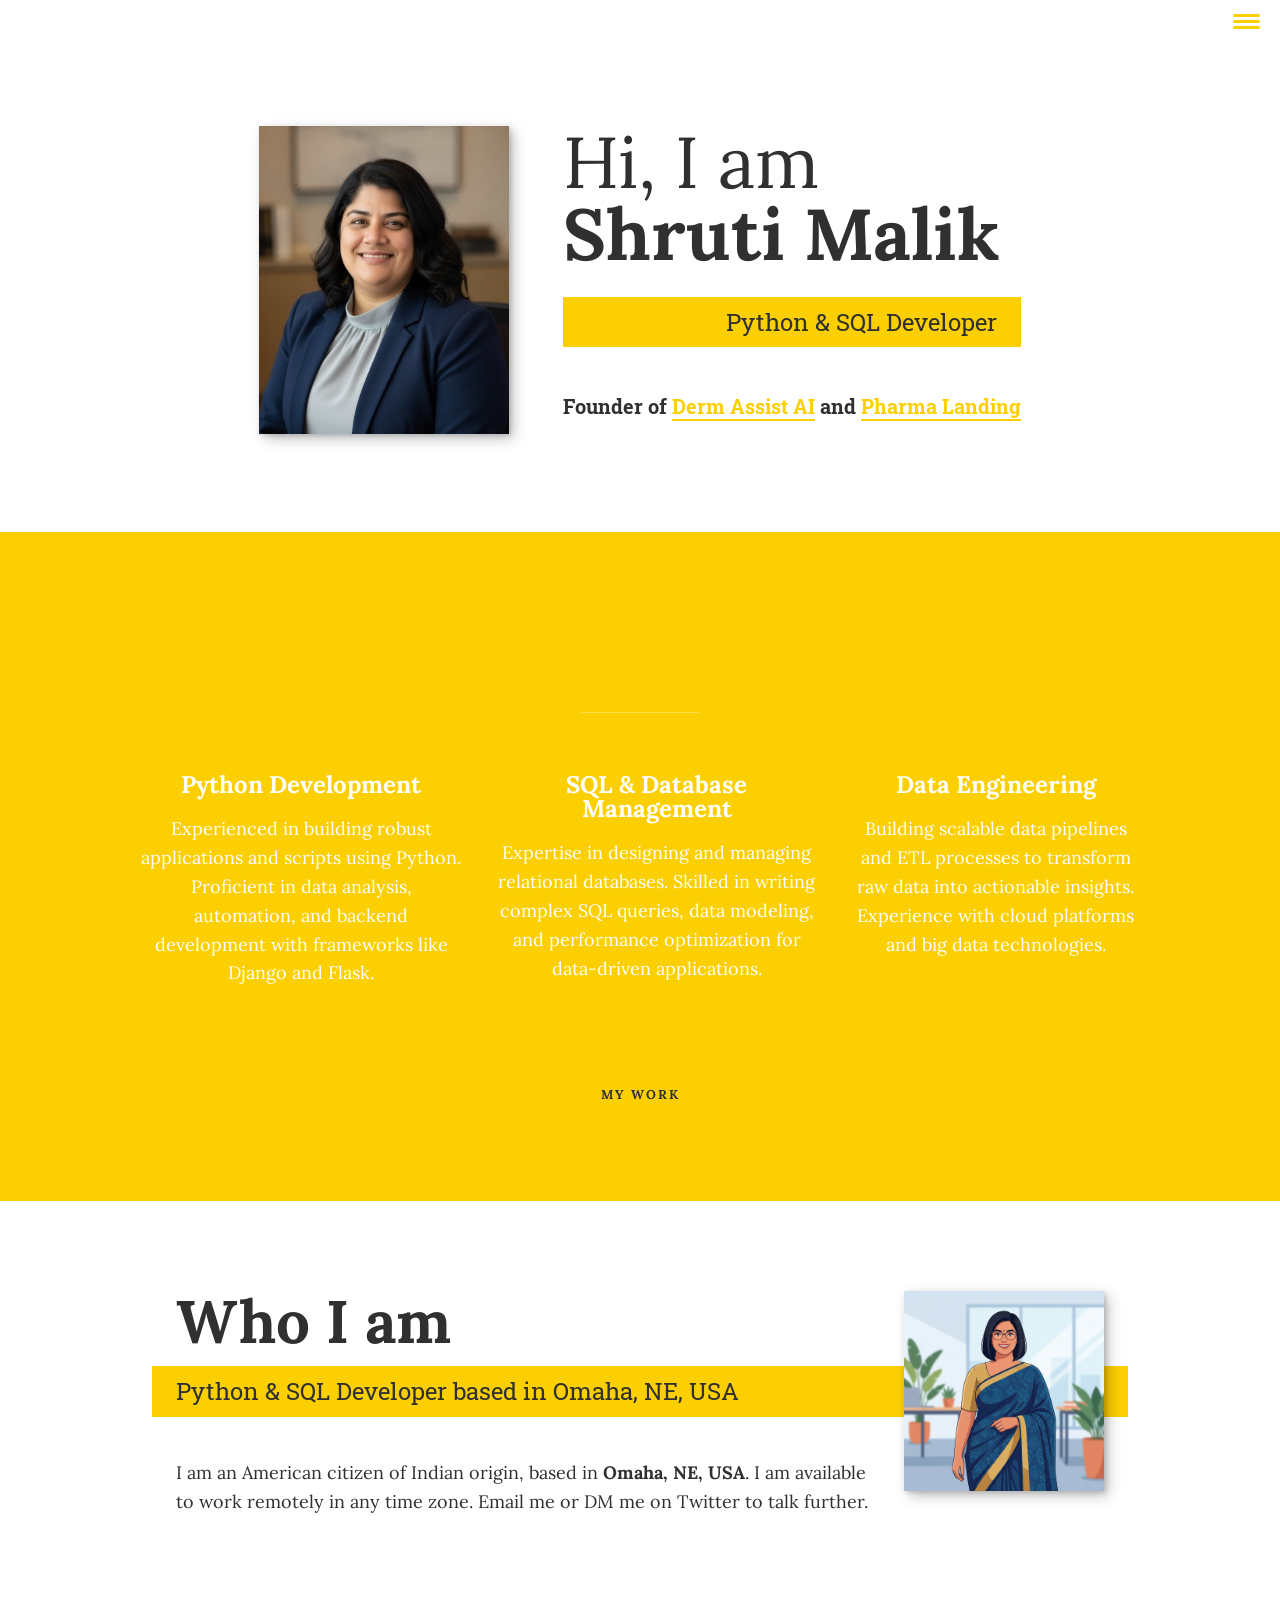
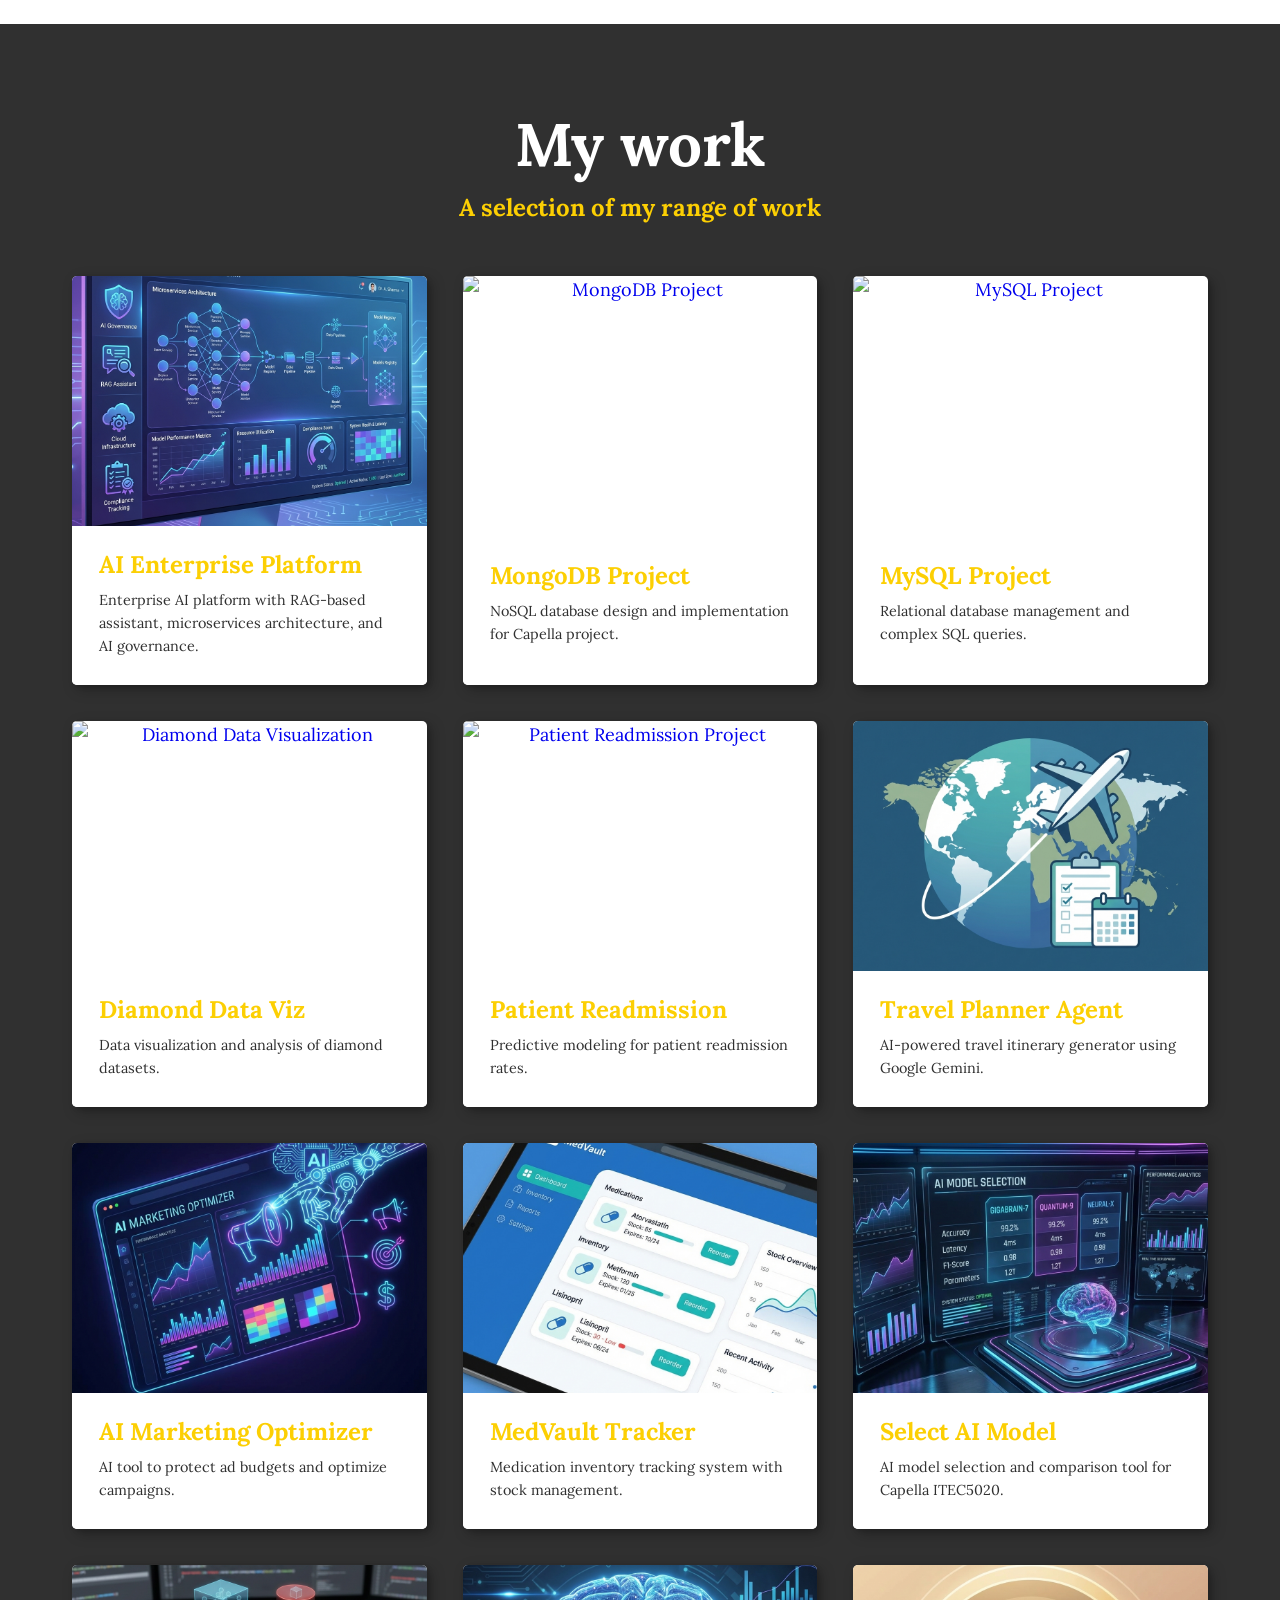
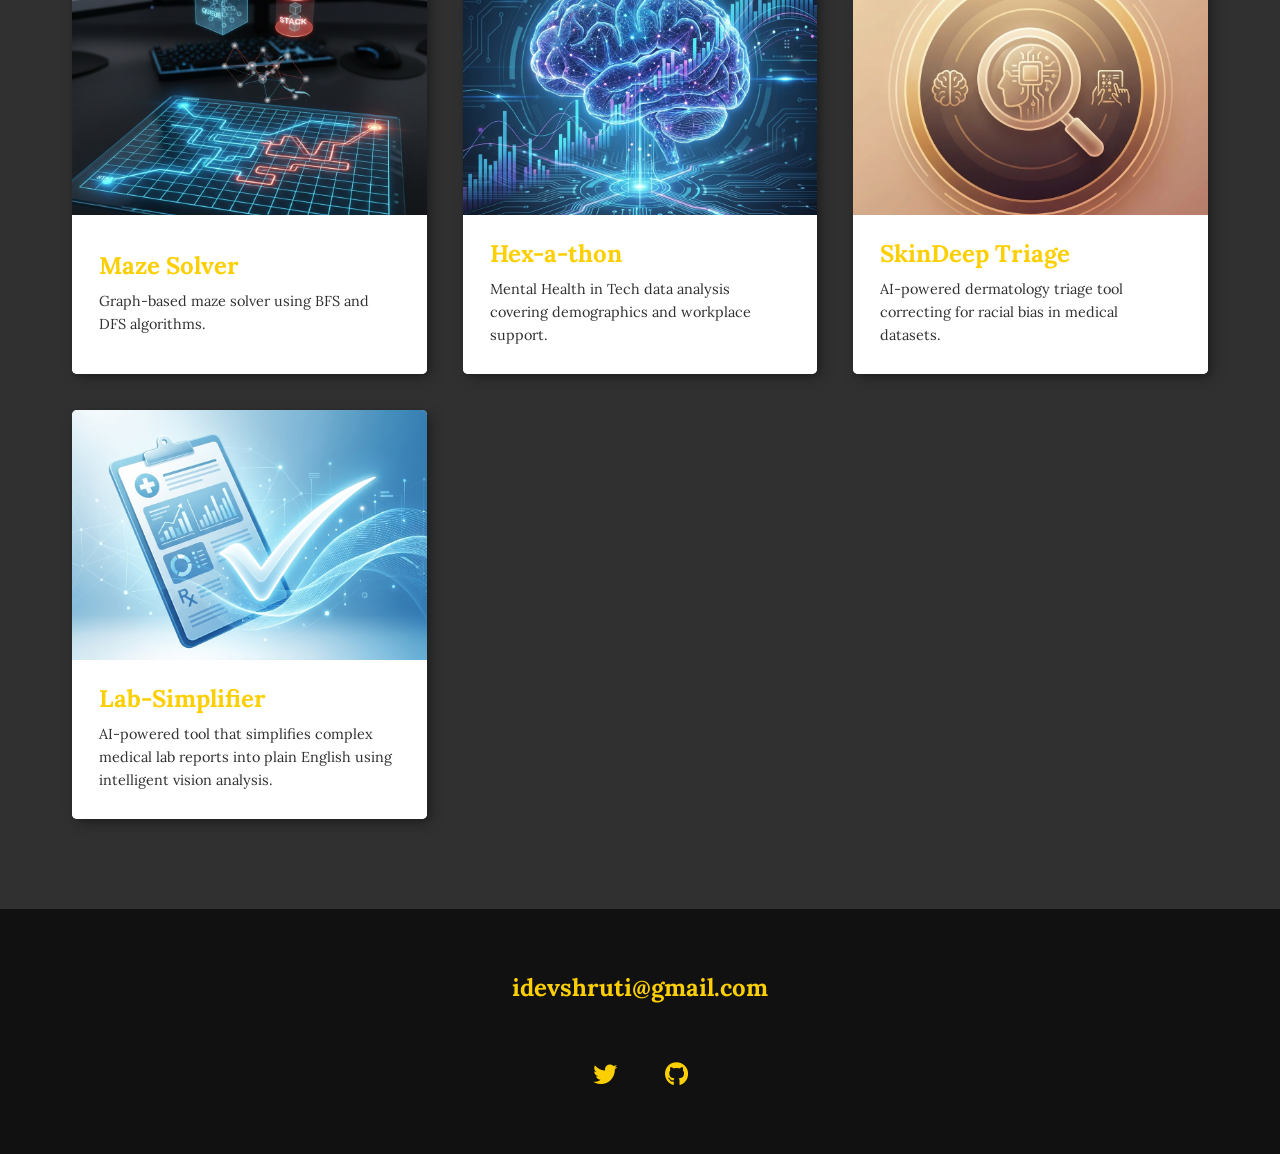
==== index.html @ 81d09795 "Replace intro avatar with professional headshot photo" ====
﻿<!DOCTYPE html>
<html lang="en">

<head>
    <meta charset="UTF-8">
    <meta http-equiv="X-UA-Compatible" content="IE=edge">
    <meta name="viewport" content="width=device-width, initial-scale=1.0">
    <title>Shruti Malik | Python & SQL Developer Portfolio | Omaha, NE</title>
    <meta name="description"
        content="Professional portfolio of Shruti Malik, a Python & SQL Developer based in Omaha, NE. Founder of Derm Assist AI and Pharma Landing. Expert in data engineering and database management.">
    <meta name="keywords"
        content="Shruti Malik, Python Developer Omaha, SQL Developer Nebraska, Data Engineering, Portfolio, Derm Assist AI, Pharma Landing, USA Developer, Python Developer Omaha NE, SQL Expert Nebraska, Database Management Omaha, Data Engineer Omaha">
    <meta name="author" content="Shruti Malik">
    <meta name="robots" content="index, follow, max-snippet:-1, max-image-preview:large, max-video-preview:-1">
    <meta name="language" content="English">
    <link rel="canonical" href="https://dev-shruti.vercel.app/">
    <meta name="geo.region" content="US-NE" />
    <meta name="geo.placename" content="Omaha" />
    <meta name="geo.position" content="41.2565;-95.9345" />
    <meta name="ICBM" content="41.2565, -95.9345" />


    <!-- Structured Data (JSON-LD) for SEO -->
    <script type="application/ld+json">
    {
      "@context": "https://schema.org",
      "@type": "Person",
      "name": "Shruti Malik",
      "url": "https://dev-shruti.vercel.app/",
      "image": "https://dev-shruti.vercel.app/img/shruti-avatar-closeup.png",
      "jobTitle": "Python & SQL Developer",
      "description": "Python and SQL Developer specializing in data engineering and database management, based in Omaha, Nebraska",
      "knowsAbout": [
        "Python Programming",
        "SQL",
        "Data Engineering",
        "Database Management",
        "PostgreSQL",
        "MySQL",
        "MongoDB",
        "Data Analysis",
        "ETL Processes",
        "Data Visualization"
      ],
      "hasOccupation": {
        "@type": "Occupation",
        "name": "Python & SQL Developer",
        "occupationLocation": {
          "@type": "City",
          "name": "Omaha, Nebraska"
        },
        "skills": "Python, SQL, Data Engineering, Database Management, PostgreSQL, MySQL, MongoDB"
      },
      "address": {
        "@type": "PostalAddress",
        "addressLocality": "Omaha",
        "addressRegion": "NE",
        "addressCountry": "USA"
      },
      "sameAs": [
        "https://github.com/shrutimalik123",
        "https://x.com/MyRabidViews"
      ],
      "brand": [
        {
          "@type": "Brand",
          "name": "Derm Assist AI",
          "url": "https://dermassist.org"
        },
        {
          "@type": "Brand",
          "name": "Pharma Landing",
          "url": "https://pharmalanding.net"
        }
      ]
    }
    </script>

    <!-- Open Graph / Facebook -->
    <meta property="og:type" content="website">
    <meta property="og:url" content="https://dev-shruti.vercel.app/">
    <meta property="og:title" content="Shruti Malik | Python & SQL Developer Portfolio">
    <meta property="og:description"
        content="Explore the portfolio of Shruti Malik, featuring projects in AI, Data Science, and Web Development.">
    <meta property="og:image" content="https://dev-shruti.vercel.app/img/shruti-avatar-closeup.png">

    <!-- Twitter -->
    <meta property="twitter:card" content="summary_large_image">
    <meta property="twitter:url" content="https://dev-shruti.vercel.app/">
    <meta property="twitter:title" content="Shruti Malik | Python & SQL Developer Portfolio">
    <meta property="twitter:description"
        content="Explore the portfolio of Shruti Malik, featuring projects in AI, Data Science, and Web Development.">
    <meta property="twitter:image" content="https://dev-shruti.vercel.app/img/shruti-avatar-closeup.png">

    <link rel="stylesheet" href="https://cdnjs.cloudflare.com/ajax/libs/normalize/7.0.0/normalize.min.css">
    <link rel="stylesheet" href="https://cdnjs.cloudflare.com/ajax/libs/font-awesome/5.11.2/css/all.css"
        integrity="sha256-46qynGAkLSFpVbEBog43gvNhfrOj+BmwXdxFgVK/Kvc=" crossorigin="anonymous" />
    <link href="https://fonts.googleapis.com/css?family=Lora:400,700|Roboto+Slab:400,700&display=swap" rel="stylesheet">
    <link rel="stylesheet" href="css/style.css">
</head>

<body>
    <header>
        <div class="logo">
            <img src="img/logo.png" alt="">
        </div>
        <button class="nav-toggle" aria-label="toggle navigation">
            <span class="hamburger"></span>
        </button>
        <nav class="nav">
            <ul class="nav__list">
                <li class="nav__item"><a href="#home" class="nav__link">Home</a></li>
                <li class="nav__item"><a href="#services" class="nav__link">My
                        Services</a></li>
                <li class="nav__item"><a href="#about" class="nav__link">About me</a></li>
                <li class="nav__item"><a href="#work" class="nav__link">My Work</a></li>
            </ul>
        </nav>
    </header>

    <!-- Introduction -->
    <section class="intro" id="home">
        <h1 class="section__title section__title--intro">
            Hi, I am <strong> Shruti Malik</strong>
        </h1>
        <p class="section__subtitle section__subtitle--intro">Python & SQL Developer</p>
        <p class="section__subtitle section__subtitle--founder">Founder of <a href="https://dermassist.org"
                target="_blank">Derm Assist AI</a> and <a href="https://pharmalanding.net" target="_blank">Pharma
                Landing</a></p>

        <img src="img/shruti-professional-headshot.jpg" alt="Shruti Malik - Python and SQL Developer in Omaha Nebraska"
            class="intro__img">
    </section>

    <!-- My services -->
    <section class="my-services" id="services">
        <h2 class="section__title section__title--services">What I do</h2>
        <div class="services">
            <div class="service">
                <h3>Python Development</h3>
                <p>Experienced in building robust applications and scripts using Python. Proficient in data analysis,
                    automation, and backend development with frameworks like Django and Flask.</p>
            </div> <!-- / service -->

            <div class="service">
                <h3>SQL & Database Management</h3>
                <p>Expertise in designing and managing relational databases. Skilled in writing complex SQL queries,
                    data modeling, and performance optimization for data-driven applications.</p>
            </div> <!-- / service -->

            <div class="service">
                <h3>Data Engineering</h3>
                <p>Building scalable data pipelines and ETL processes to transform raw data into actionable insights.
                    Experience with cloud platforms and big data technologies.</p>
            </div> <!-- / service -->
        </div> <!-- / services -->

        <a href="#work" class="btn">My Work</a>
    </section>

    <!-- About me -->
    <section class="about-me" id="about">
        <h2 class="section__title section__title--about">Who I am</h2>
        <p class="section__subtitle section__subtitle--about">Python & SQL Developer based in Omaha, NE, USA</p>

        <div class="about-me__body">
            <p>I am an American citizen of Indian origin, based in <strong>Omaha, NE, USA</strong>. I am available to
                work remotely in any time zone. Email me or
                DM me on Twitter to talk further.</p>

        </div>


        <img src="img/shruti-avatar-zoomedout.png"
            alt="Shruti Malik - Data Engineer and Database Management Expert Omaha NE" class="about-me__img">
    </section>

    <!-- My Work -->
    <section class="my-work" id="work">
        <h2 class="section__title section__title--work">My work</h2>
        <p class="section__subtitle section__subtitle--work">A selection of my range of work</p>

        <div class="portfolio">
            <!-- Portfolio item 01: AI Enterprise Platform -->
            <a href="https://github.com/shrutimalik123/Win-The-Job-Description" class="portfolio__item">
                <img src="img/ai-enterprise-platform.png" alt="AI Enterprise Platform" class="portfolio__img">
                <div class="portfolio__item-text">
                    <h3>AI Enterprise Platform</h3>
                    <p>Enterprise AI platform with RAG-based assistant, microservices architecture, and AI governance.
                    </p>
                </div>
            </a>

            <!-- Portfolio item 02: MongoDB Project -->
            <a href="https://github.com/shrutimalik123/ITEC5020-MongoDB-Project-Capella" class="portfolio__item">
                <img src="img/portfolio-01.jpg" alt="MongoDB Project" class="portfolio__img">
                <div class="portfolio__item-text">
                    <h3>MongoDB Project</h3>
                    <p>NoSQL database design and implementation for Capella project.</p>
                </div>
            </a>

            <!-- Portfolio item 03: MySQL Project -->
            <a href="https://github.com/shrutimalik123/ITEC5020_MYSQL_Week8_Capella" class="portfolio__item">
                <img src="img/portfolio-02.jpg" alt="MySQL Project" class="portfolio__img">
                <div class="portfolio__item-text">
                    <h3>MySQL Project</h3>
                    <p>Relational database management and complex SQL queries.</p>
                </div>
            </a>

            <!-- Portfolio item 04: Diamond Data Visualization -->
            <a href="https://github.com/shrutimalik123/Project-5-Data-Visualization-with-Diamond-Data"
                class="portfolio__item">
                <img src="img/portfolio-03.jpg" alt="Diamond Data Visualization" class="portfolio__img">
                <div class="portfolio__item-text">
                    <h3>Diamond Data Viz</h3>
                    <p>Data visualization and analysis of diamond datasets.</p>
                </div>
            </a>

            <!-- Portfolio item 05: Patient Readmission -->
            <a href="https://github.com/shrutimalik123/patient-readmission-project" class="portfolio__item">
                <img src="img/portfolio-04.jpg" alt="Patient Readmission Project" class="portfolio__img">
                <div class="portfolio__item-text">
                    <h3>Patient Readmission</h3>
                    <p>Predictive modeling for patient readmission rates.</p>
                </div>
            </a>

            <!-- Portfolio item 06: Travel Itinerary Planner -->
            <a href="https://github.com/shrutimalik123/A-Simple-Travel-Itinerary-Planner-Agent" class="portfolio__item">
                <img src="img/portfolio-travel-agent.png" alt="Travel Itinerary Planner" class="portfolio__img">
                <div class="portfolio__item-text">
                    <h3>Travel Planner Agent</h3>
                    <p>AI-powered travel itinerary generator using Google Gemini.</p>
                </div>
            </a>

            <!-- Portfolio item 07: AI Marketing Optimizer -->
            <a href="https://github.com/shrutimalik123/AI-Marketing-Optimizer" class="portfolio__item">
                <img src="img/portfolio-ai-marketing.png" alt="AI Marketing Optimizer" class="portfolio__img">
                <div class="portfolio__item-text">
                    <h3>AI Marketing Optimizer</h3>
                    <p>AI tool to protect ad budgets and optimize campaigns.</p>
                </div>
            </a>

            <!-- Portfolio item 08: MedVault -->
            <a href="https://github.com/shrutimalik123/MedVault---Medication-Inventory-Tracker" class="portfolio__item">
                <img src="img/medvault.png" alt="MedVault Medication Tracker" class="portfolio__img">
                <div class="portfolio__item-text">
                    <h3>MedVault Tracker</h3>
                    <p>Medication inventory tracking system with stock management.</p>
                </div>
            </a>

            <!-- Portfolio item 09: Select AI Model -->
            <a href="https://github.com/shrutimalik123/ITEC5020-Capella-Select-AI-Model" class="portfolio__item">
                <img src="img/select-ai-model.png" alt="Select AI Model" class="portfolio__img">
                <div class="portfolio__item-text">
                    <h3>Select AI Model</h3>
                    <p>AI model selection and comparison tool for Capella ITEC5020.</p>
                </div>
            </a>

            <!-- Portfolio item 10: Maze Solver -->
            <a href="https://github.com/shrutimalik123/Maze-Solver-data-structures-and-algorithms-DSA-in-Python"
                class="portfolio__item">
                <img src="img/maze_solver_thumbnail.jpg" alt="Maze Solver" class="portfolio__img">
                <div class="portfolio__item-text">
                    <h3>Maze Solver</h3>
                    <p>Graph-based maze solver using BFS and DFS algorithms.</p>
                </div>
            </a>

            <!-- Portfolio item 11: Hex-a-thon -->
            <a href="https://github.com/shrutimalik123/Hex-a-thon" class="portfolio__item">
                <img src="img/hex_a_thon.png" alt="Hex-a-thon Project" class="portfolio__img">
                <div class="portfolio__item-text">
                    <h3>Hex-a-thon</h3>
                    <p>Mental Health in Tech data analysis covering demographics and workplace support.</p>
                </div>
            </a>

            <!-- Portfolio item 12: SkinDeep -->
            <a href="https://github.com/shrutimalik123/SkinDeep-Bias-Free-Dermatology-Triage" class="portfolio__item">
                <img src="img/skindeep_thumbnail.png" alt="SkinDeep Project" class="portfolio__img">
                <div class="portfolio__item-text">
                    <h3>SkinDeep Triage</h3>
                    <p>AI-powered dermatology triage tool correcting for racial bias in medical datasets.</p>
                </div>
            </a>

            <!-- Portfolio item 13: Lab-Simplifier -->
            <a href="https://github.com/shrutimalik123/medical-Jargon-translator" class="portfolio__item">
                <img src="img/lab_simplifier_thumbnail.png" alt="Lab-Simplifier Project" class="portfolio__img">
                <div class="portfolio__item-text">
                    <h3>Lab-Simplifier</h3>
                    <p>AI-powered tool that simplifies complex medical lab reports into plain English using intelligent
                        vision analysis.</p>
                </div>
            </a>
        </div>
    </section>

    <!-- Footer -->
    <footer class="footer">
        <a href="mailto:idevshruti@gmail.com" class="footer__link">idevshruti@gmail.com</a>
        <ul class="social-list">
            <li class="social-list__item">
                <a class="social-list__link" href="https://x.com/MyRabidViews">
                    <i class="fab fa-twitter"></i>
                </a>
            </li>
            <li class="social-list__item">
                <a class="social-list__link" href="https://github.com/shrutimalik123">
                    <i class="fab fa-github"></i>
                </a>
            </li>
        </ul>
    </footer>

    <script src="js/index.js"></script>
</body>

</html>
---- css/style.css ----
*,
*::before,
*::after {
  box-sizing: border-box;
}

/* Custom Properties, update these for your own design */

:root {
  --ff-primary: "Lora", serif;
  --ff-secondary: "Roboto Slab", serif;

  --fw-reg: 400;
  --fw-bold: 700;

  --clr-light: #fff;
  --clr-dark: #303030;
  --clr-accent: #fccf03;

  --fs-h1: 3rem;
  --fs-h2: 2.25rem;
  --fs-h3: 1.25rem;
  --fs-body: 1rem;

  --bs: 0.25em 0.25em 0.75em rgba(0, 0, 0, 0.25),
    0.125em 0.125em 0.25em rgba(0, 0, 0, 0.15);
}

@media (min-width: 800px) {
  :root {
    --fs-h1: 4.5rem;
    --fs-h2: 3.75rem;
    --fs-h3: 1.5rem;
    --fs-body: 1.125rem;
  }
}

/* General styles */

html {
  scroll-behavior: smooth;
}

body {
  background: var(--clr-light);
  color: var(--clr-dark);
  margin: 0;
  font-family: var(--ff-primary);
  font-size: var(--fs-body);
  line-height: 1.6;
}

section {
  padding: 5em 2em;
}

img {
  display: block;
  max-width: 100%;
}

strong {
  font-weight: var(--fw-bold);
}

:focus {
  outline: 3px solid var(--clr-accent);
  outline-offset: 3px;
}

/* Buttons */

.btn {
  display: inline-block;
  padding: 0.5em 2.5em;
  background: var(--clr-accent);
  color: var(--clr-dark);
  text-decoration: none;
  cursor: pointer;
  font-size: 0.8rem;
  text-transform: uppercase;
  letter-spacing: 2px;
  font-weight: var(--fw-bold);
  transition: transform 200ms ease-in-out;
}

.btn:hover {
  transform: scale(1.1);
}

/* Typography */

h1,
h2,
h3 {
  line-height: 1;
  margin: 0;
}

h1 {
  font-size: var(--fs-h1);
}

h2 {
  font-size: var(--fs-h2);
}

h3 {
  font-size: var(--fs-h3);
}

.section__title {
  margin-bottom: 0.25em;
}

.section__title--intro {
  font-weight: var(--fw-reg);
}

.section__title--intro strong {
  display: block;
}

.section__subtitle {
  margin: 0;
  font-size: var(--fs-h3);
}

.section__subtitle--intro,
.section__subtitle--about,
.section__subtitle--founder {
  background: var(--clr-accent);
  padding: 0.25em 1em;
  font-family: var(--ff-secondary);
  margin-bottom: 1em;
}

.section__subtitle--founder {
  font-size: 1.25rem;
  background: transparent;
  padding: 0;
  margin-top: -0.5em;
  font-weight: bold;
}

.section__subtitle--founder a {
  color: var(--clr-accent);
  text-decoration: none;
  border-bottom: 2px solid var(--clr-accent);
}

.section__subtitle--founder a:hover {
  color: var(--clr-dark);
  background: var(--clr-accent);
}

.section__subtitle--work {
  color: var(--clr-accent);
  font-weight: var(--fw-bold);
  margin-bottom: 2em;
}

/* header */

header {
  display: flex;
  justify-content: space-between;
  padding: 1em;
}

.logo {
  max-width: 100px;
  margin: 0;
  padding: 0;
}

.nav {
  position: fixed;
  background: var(--clr-dark);
  color: var(--clr-light);
  top: 0;
  bottom: 0;
  left: 0;
  right: 0;
  z-index: 100;
  transform: translateX(100%);
  transition: transform 250ms cubic-bezier(0.5, 0, 0.5, 1);
}

.nav__list {
  list-style: none;
  display: flex;
  height: 100%;
  flex-direction: column;
  justify-content: space-evenly;
  align-items: center;
  margin: 0;
  padding: 0;
}

.nav__link {
  color: inherit;
  font-weight: var(--fw-bold);
  font-size: var(--fs-h2);
  text-decoration: none;
}

.nav__link:hover {
  color: var(--clr-accent);
}

.nav-toggle {
  padding: 0.5em;
  background: transparent;
  border: 0;
  cursor: pointer;
  position: absolute;
  right: 1em;
  top: 1em;
  z-index: 1000;
}

.nav-open .nav {
  transform: translateX(0);
}

.nav-open .nav-toggle {
  position: fixed;
}

.nav-open .hamburger {
  transform: rotate(0.625turn);
}

.nav-open .hamburger::before {
  transform: rotate(90deg) translateX(-6px);
}

.nav-open .hamburger::after {
  opacity: 0;
}

.hamburger {
  display: block;
  position: relative;
}

.hamburger,
.hamburger::before,
.hamburger::after {
  background: var(--clr-accent);
  width: 2em;
  height: 3px;
  border-radius: 1em;
  transition: transform 250ms ease-in-out;
}

.hamburger::before,
.hamburger::after {
  content: "";
  position: absolute;
  left: 0;
  right: 0;
}

.hamburger::before {
  top: 6px;
}

.hamburger::after {
  bottom: 6px;
}

/*  Intro section  */

.intro {
  position: relative;
}

.intro__img {
  box-shadow: var(--bs);
}

.section__subtitle--intro {
  display: inline-block;
}

@media (min-width: 600px) {
  .intro {
    display: grid;
    width: min-content;
    margin: 0 auto;
    grid-column-gap: 3em;
    /* Increased gap for better spacing */
    grid-row-gap: 0.5em;
    grid-template-areas:
      "img title"
      "img subtitle"
      "img founder";
    grid-template-columns: min-content max-content;
  }

  .section__title--intro {
    grid-area: title;
    align-self: end;
  }

  .intro__img {
    grid-area: img;
    min-width: 250px;
    position: relative;
    z-index: 2;
  }

  .section__subtitle--intro {
    align-self: start;
    grid-area: subtitle;
    text-align: right;
    position: relative;
    left: 0;
    /* Removed negative positioning */
    width: 100%;
    z-index: 1;
  }

  .section__subtitle--founder {
    grid-area: founder;
    text-align: right;
    margin-top: 0.5em;
    position: static;
    left: auto;
    width: auto;
  }
}

/*  My services section  */

.my-services {
  background-color: var(--clr-accent);
  background-image: url(../img/services-bg.jpg);
  background-size: cover;
  background-blend-mode: multiply;
  color: var(--clr-light);
  text-align: center;
}

.section__title--services {
  color: var(--clr-accent);
  position: relative;
}

.section__title--services::after {
  content: "";
  display: block;
  width: 2em;
  height: 1px;
  margin: 0.5em auto 1em;
  background: var(--clr-light);
  opacity: 0.25;
}

.services {
  margin-bottom: 4em;
}

.service {
  max-width: 500px;
  margin: 0 auto;
}

@media (min-width: 800px) {
  .services {
    display: flex;
    max-width: 1000px;
    margin-left: auto;
    margin-right: auto;
  }

  .service+.service {
    margin-left: 2em;
  }
}

.about-me {
  max-width: 1000px;
  margin: 0 auto;
}

.about-me__img {
  box-shadow: var(--bs);
}

@media (min-width: 600px) {
  .about-me {
    display: grid;
    grid-template-columns: 1fr 200px;
    grid-template-areas:
      "title img"
      "subtitle img"
      "text img";
    grid-column-gap: 2em;
  }

  .section__title--about {
    grid-area: title;
  }

  .section__subtitle--about {
    grid-column: 1 / -1;
    grid-row: 2;
    position: relative;
    left: -1em;
    width: calc(100% + 2em);
    padding-left: 1em;
    padding-right: calc(200px + 4em);
  }

  .about-me__img {
    grid-area: img;
    position: relative;
    z-index: 2;
  }
}

/*  My Work  */

.my-work {
  background-color: var(--clr-dark);
  color: var(--clr-light);
  text-align: center;
}

.portfolio {
  display: grid;
  grid-template-columns: repeat(auto-fit, minmax(300px, 1fr));
  gap: 2em;
  padding: 0 2em;
}

.portfolio__item {
  background: var(--clr-light);
  overflow: hidden;
  display: flex;
  flex-direction: column;
  text-decoration: none;
  box-shadow: var(--bs);
  transition: transform 250ms ease, box-shadow 250ms ease;
  border-radius: 5px;
}

.portfolio__item:hover,
.portfolio__item:focus {
  transform: translateY(-5px);
  box-shadow: 0 0.5em 1em rgba(0, 0, 0, 0.3);
  z-index: 1;
}

.portfolio__img {
  width: 100%;
  height: 250px;
  object-fit: cover;
  transition: opacity 250ms linear;
}

.portfolio__item:hover .portfolio__img,
.portfolio__item:focus .portfolio__img {
  opacity: 0.8;
}

.portfolio__item-text {
  padding: 1.5em;
  text-align: left;
  color: var(--clr-dark);
  background: white;
  flex-grow: 1;
  display: flex;
  flex-direction: column;
  justify-content: center;
}

.portfolio__item-text h3 {
  margin-bottom: 0.5em;
  color: var(--clr-accent);
  font-weight: var(--fw-bold);
}

.portfolio__item-text p {
  margin: 0;
  font-size: 0.9rem;
}

/*  Footer  */

.footer {
  background: #111;
  color: var(--clr-accent);
  text-align: center;
  padding: 2.5em 0;
  font-size: var(--fs-h3);
}

.footer a {
  color: inherit;
  text-decoration: none;
}

.footer__link {
  font-weight: var(--fw-bold);
}

.footer__link:hover,
.social-list__link:hover {
  opacity: 0.7;
}

.footer__link:hover {
  text-decoration: underline;
}

.social-list {
  list-style: none;
  display: flex;
  justify-content: center;
  margin: 2em 0 0;
  padding: 0;
}

.social-list__item {
  margin: 0 0.5em;
}

.social-list__link {
  padding: 0.5em;
}
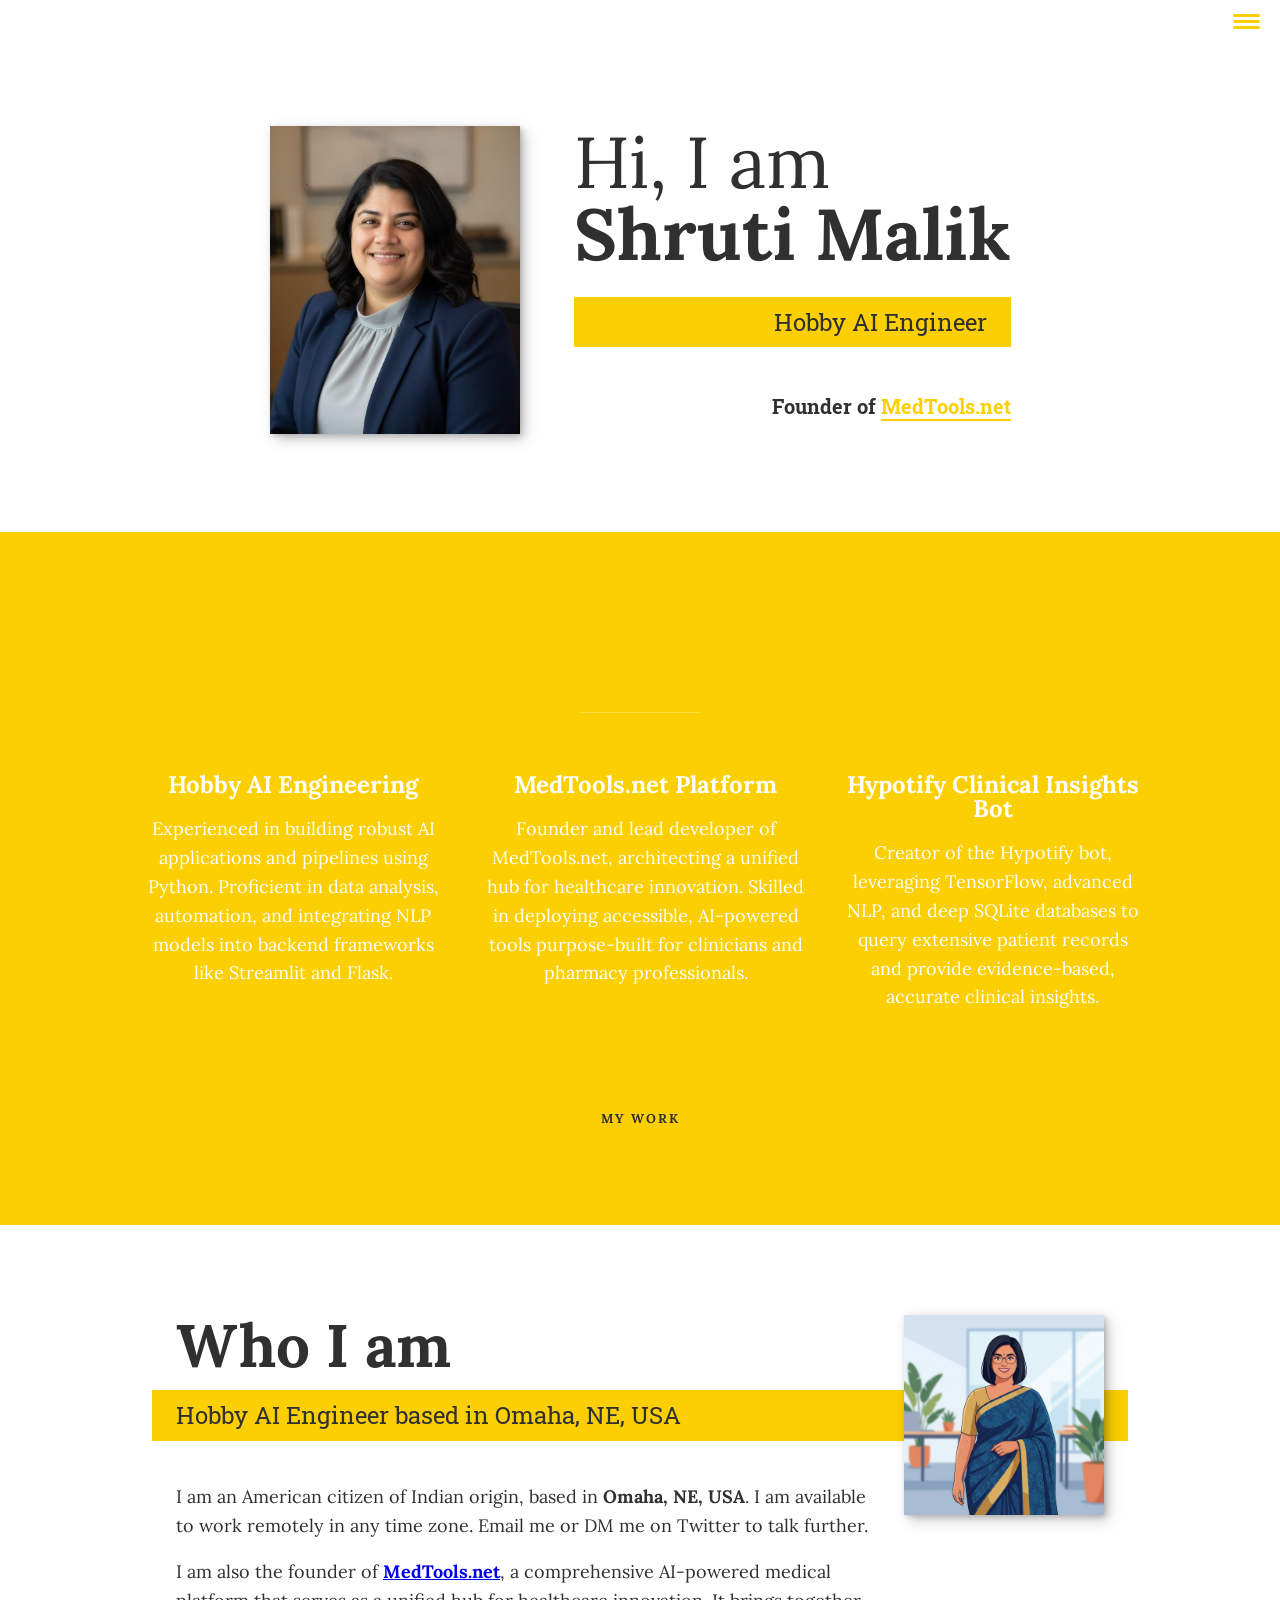
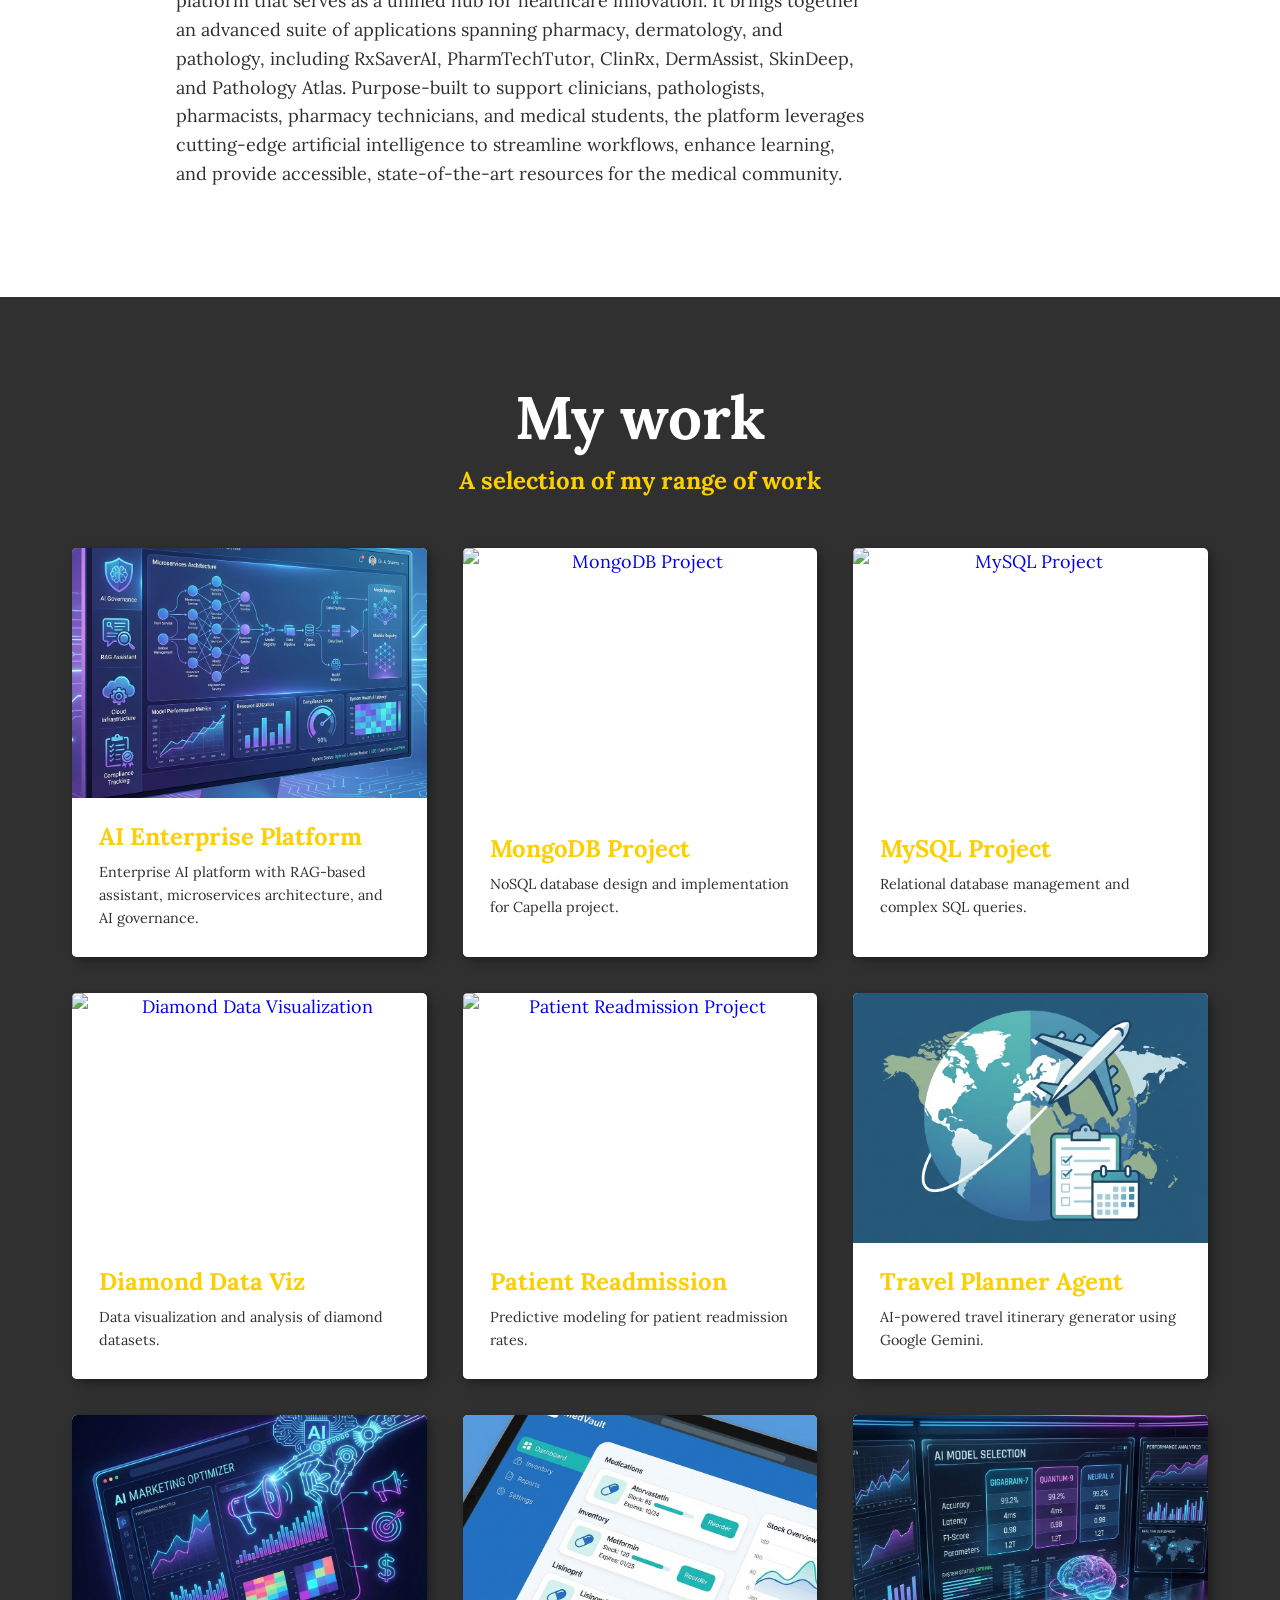
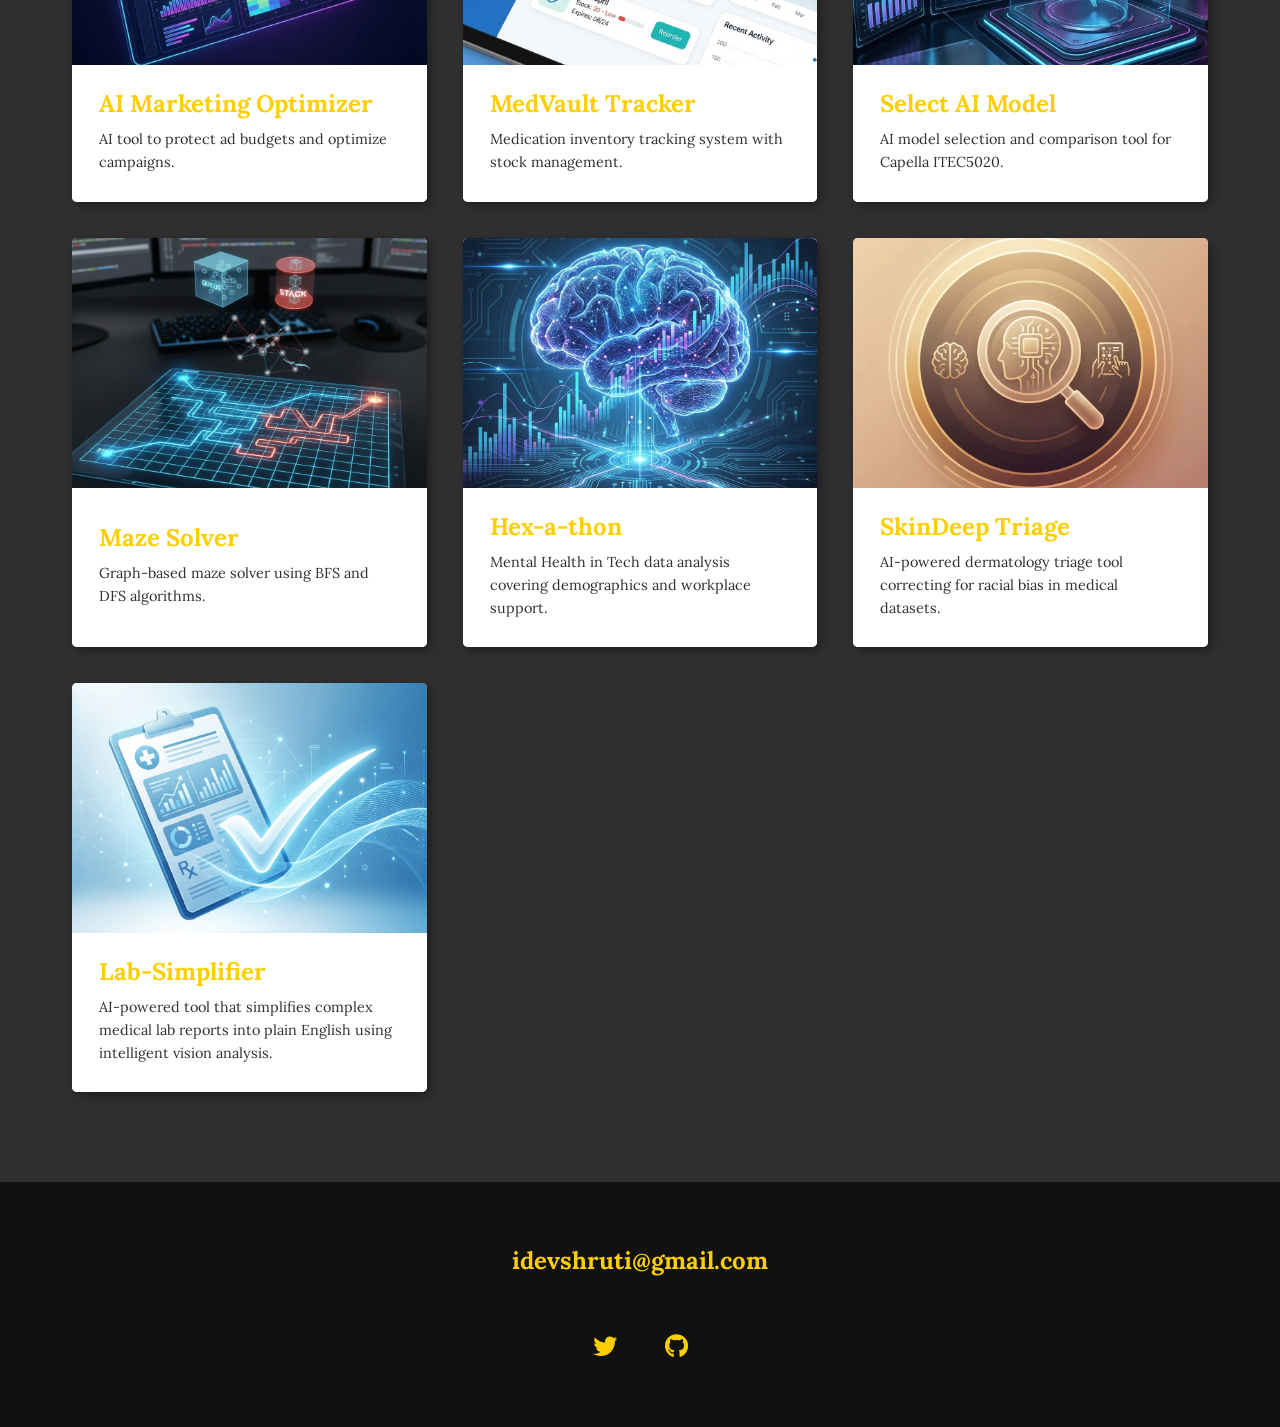
==== commit cf2f88e0: "Update portfolio with MedTools.net and Hobby AI Engineer title" ====
--- a/index.html
+++ b/index.html
@@ -1,15 +1,15 @@
-﻿<!DOCTYPE html>
+<!DOCTYPE html>
 <html lang="en">
 
 <head>
     <meta charset="UTF-8">
     <meta http-equiv="X-UA-Compatible" content="IE=edge">
     <meta name="viewport" content="width=device-width, initial-scale=1.0">
-    <title>Shruti Malik | Python & SQL Developer Portfolio | Omaha, NE</title>
+    <title>Shruti Malik | Hobby AI Engineer Portfolio | Omaha, NE</title>
     <meta name="description"
-        content="Professional portfolio of Shruti Malik, a Python & SQL Developer based in Omaha, NE. Founder of Derm Assist AI and Pharma Landing. Expert in data engineering and database management.">
+        content="Professional portfolio of Shruti Malik, a Hobby AI Engineer based in Omaha, NE. Founder of MedTools.net. Expert in building AI applications, data engineering, and the Hypotify clinical insights bot.">
     <meta name="keywords"
-        content="Shruti Malik, Python Developer Omaha, SQL Developer Nebraska, Data Engineering, Portfolio, Derm Assist AI, Pharma Landing, USA Developer, Python Developer Omaha NE, SQL Expert Nebraska, Database Management Omaha, Data Engineer Omaha">
+        content="Shruti Malik, Hobby AI Engineer, AI Developer Omaha, Python Developer, Data Engineering, Portfolio, MedTools.net, Hypotify Bot, Healthcare AI, USA Developer, Omaha NE, Database Management Omaha, Data Engineer Omaha">
     <meta name="author" content="Shruti Malik">
     <meta name="robots" content="index, follow, max-snippet:-1, max-image-preview:large, max-video-preview:-1">
     <meta name="language" content="English">
@@ -27,9 +27,9 @@
       "@type": "Person",
       "name": "Shruti Malik",
       "url": "https://dev-shruti.vercel.app/",
-      "image": "https://dev-shruti.vercel.app/img/shruti-avatar-closeup.png",
-      "jobTitle": "Python & SQL Developer",
-      "description": "Python and SQL Developer specializing in data engineering and database management, based in Omaha, Nebraska",
+      "image": "https://dev-shruti.vercel.app/img/shruti-professional-headshot.jpg",
+      "jobTitle": "Hobby AI Engineer",
+      "description": "Hobby AI Engineer specializing in medical AI tools, data engineering, and database management, based in Omaha, Nebraska",
       "knowsAbout": [
         "Python Programming",
         "SQL",
@@ -44,7 +44,7 @@
       ],
       "hasOccupation": {
         "@type": "Occupation",
-        "name": "Python & SQL Developer",
+        "name": "Hobby AI Engineer",
         "occupationLocation": {
           "@type": "City",
           "name": "Omaha, Nebraska"
@@ -64,13 +64,8 @@
       "brand": [
         {
           "@type": "Brand",
-          "name": "Derm Assist AI",
-          "url": "https://dermassist.org"
-        },
-        {
-          "@type": "Brand",
-          "name": "Pharma Landing",
-          "url": "https://pharmalanding.net"
+          "name": "Med Tools",
+          "url": "https://medtools.net"
         }
       ]
     }
@@ -79,18 +74,18 @@
     <!-- Open Graph / Facebook -->
     <meta property="og:type" content="website">
     <meta property="og:url" content="https://dev-shruti.vercel.app/">
-    <meta property="og:title" content="Shruti Malik | Python & SQL Developer Portfolio">
+    <meta property="og:title" content="Shruti Malik | Hobby AI Engineer Portfolio">
     <meta property="og:description"
         content="Explore the portfolio of Shruti Malik, featuring projects in AI, Data Science, and Web Development.">
-    <meta property="og:image" content="https://dev-shruti.vercel.app/img/shruti-avatar-closeup.png">
+    <meta property="og:image" content="https://dev-shruti.vercel.app/img/shruti-professional-headshot.jpg">
 
     <!-- Twitter -->
     <meta property="twitter:card" content="summary_large_image">
     <meta property="twitter:url" content="https://dev-shruti.vercel.app/">
-    <meta property="twitter:title" content="Shruti Malik | Python & SQL Developer Portfolio">
+    <meta property="twitter:title" content="Shruti Malik | Hobby AI Engineer Portfolio">
     <meta property="twitter:description"
         content="Explore the portfolio of Shruti Malik, featuring projects in AI, Data Science, and Web Development.">
-    <meta property="twitter:image" content="https://dev-shruti.vercel.app/img/shruti-avatar-closeup.png">
+    <meta property="twitter:image" content="https://dev-shruti.vercel.app/img/shruti-professional-headshot.jpg">
 
     <link rel="stylesheet" href="https://cdnjs.cloudflare.com/ajax/libs/normalize/7.0.0/normalize.min.css">
     <link rel="stylesheet" href="https://cdnjs.cloudflare.com/ajax/libs/font-awesome/5.11.2/css/all.css"
@@ -123,10 +118,9 @@
         <h1 class="section__title section__title--intro">
             Hi, I am <strong> Shruti Malik</strong>
         </h1>
-        <p class="section__subtitle section__subtitle--intro">Python & SQL Developer</p>
-        <p class="section__subtitle section__subtitle--founder">Founder of <a href="https://dermassist.org"
-                target="_blank">Derm Assist AI</a> and <a href="https://pharmalanding.net" target="_blank">Pharma
-                Landing</a></p>
+        <p class="section__subtitle section__subtitle--intro">Hobby AI Engineer</p>
+        <p class="section__subtitle section__subtitle--founder">Founder of <a href="https://medtools.net"
+                target="_blank">MedTools.net</a></p>
 
         <img src="img/shruti-professional-headshot.jpg" alt="Shruti Malik - Python and SQL Developer in Omaha Nebraska"
             class="intro__img">
@@ -137,21 +131,19 @@
         <h2 class="section__title section__title--services">What I do</h2>
         <div class="services">
             <div class="service">
-                <h3>Python Development</h3>
-                <p>Experienced in building robust applications and scripts using Python. Proficient in data analysis,
-                    automation, and backend development with frameworks like Django and Flask.</p>
+                <h3>Hobby AI Engineering</h3>
+                <p>Experienced in building robust AI applications and pipelines using Python. Proficient in data analysis,
+                    automation, and integrating NLP models into backend frameworks like Streamlit and Flask.</p>
             </div> <!-- / service -->
 
             <div class="service">
-                <h3>SQL & Database Management</h3>
-                <p>Expertise in designing and managing relational databases. Skilled in writing complex SQL queries,
-                    data modeling, and performance optimization for data-driven applications.</p>
+                <h3>MedTools.net Platform</h3>
+                <p>Founder and lead developer of MedTools.net, architecting a unified hub for healthcare innovation. Skilled in deploying accessible, AI-powered tools purpose-built for clinicians and pharmacy professionals.</p>
             </div> <!-- / service -->
 
             <div class="service">
-                <h3>Data Engineering</h3>
-                <p>Building scalable data pipelines and ETL processes to transform raw data into actionable insights.
-                    Experience with cloud platforms and big data technologies.</p>
+                <h3>Hypotify Clinical Insights Bot</h3>
+                <p>Creator of the Hypotify bot, leveraging TensorFlow, advanced NLP, and deep SQLite databases to query extensive patient records and provide evidence-based, accurate clinical insights.</p>
             </div> <!-- / service -->
         </div> <!-- / services -->
 
@@ -161,13 +153,13 @@
     <!-- About me -->
     <section class="about-me" id="about">
         <h2 class="section__title section__title--about">Who I am</h2>
-        <p class="section__subtitle section__subtitle--about">Python & SQL Developer based in Omaha, NE, USA</p>
+        <p class="section__subtitle section__subtitle--about">Hobby AI Engineer based in Omaha, NE, USA</p>
 
         <div class="about-me__body">
             <p>I am an American citizen of Indian origin, based in <strong>Omaha, NE, USA</strong>. I am available to
                 work remotely in any time zone. Email me or
                 DM me on Twitter to talk further.</p>
-
+            <p>I am also the founder of <strong><a href="https://medtools.net" target="_blank">MedTools.net</a></strong>, a comprehensive AI-powered medical platform that serves as a unified hub for healthcare innovation. It brings together an advanced suite of applications spanning pharmacy, dermatology, and pathology, including RxSaverAI, PharmTechTutor, ClinRx, DermAssist, SkinDeep, and Pathology Atlas. Purpose-built to support clinicians, pathologists, pharmacists, pharmacy technicians, and medical students, the platform leverages cutting-edge artificial intelligence to streamline workflows, enhance learning, and provide accessible, state-of-the-art resources for the medical community.</p>
         </div>
 
 
--- a/css/style.css
+++ b/css/style.css
@@ -141,6 +141,8 @@
   padding: 0;
   margin-top: -0.5em;
   font-weight: bold;
+  position: relative;
+  z-index: 10;
 }
 
 .section__subtitle--founder a {
@@ -327,7 +329,8 @@
     grid-area: founder;
     text-align: right;
     margin-top: 0.5em;
-    position: static;
+    position: relative;
+    z-index: 10;
     left: auto;
     width: auto;
   }
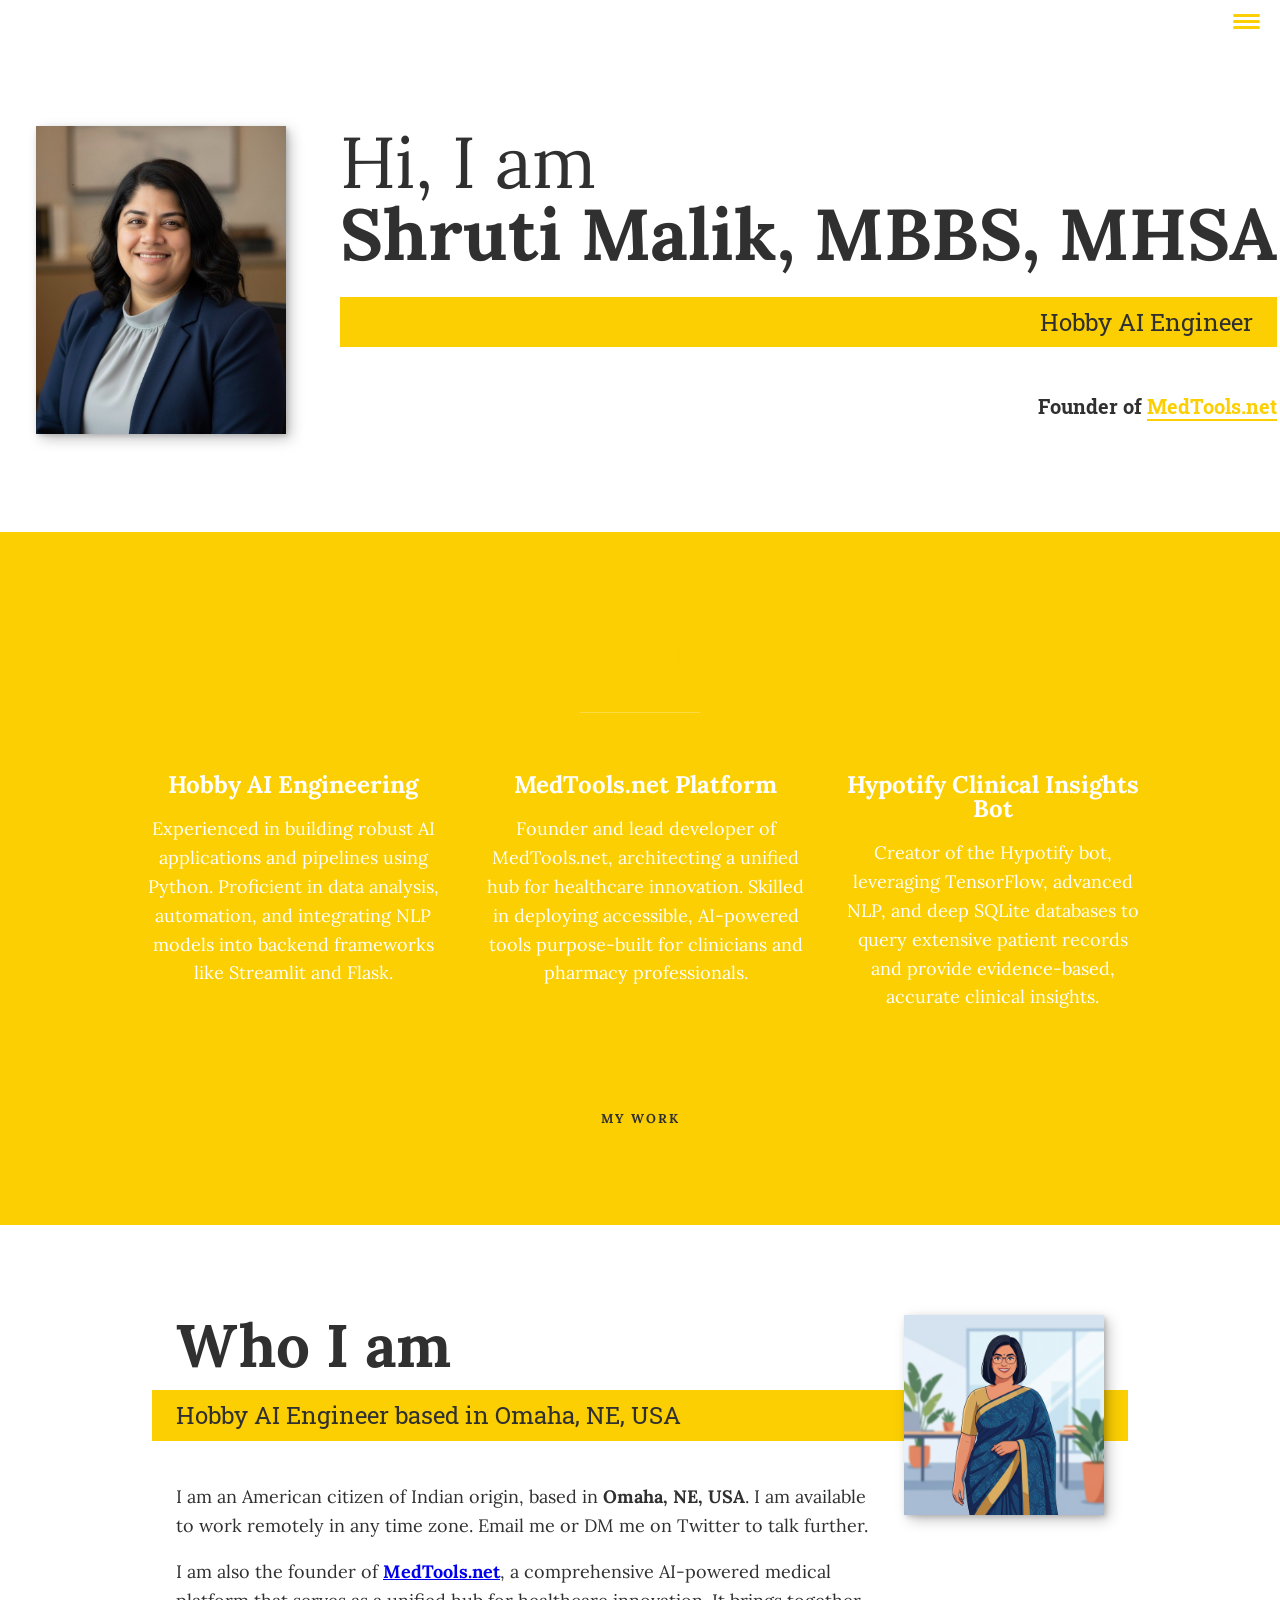
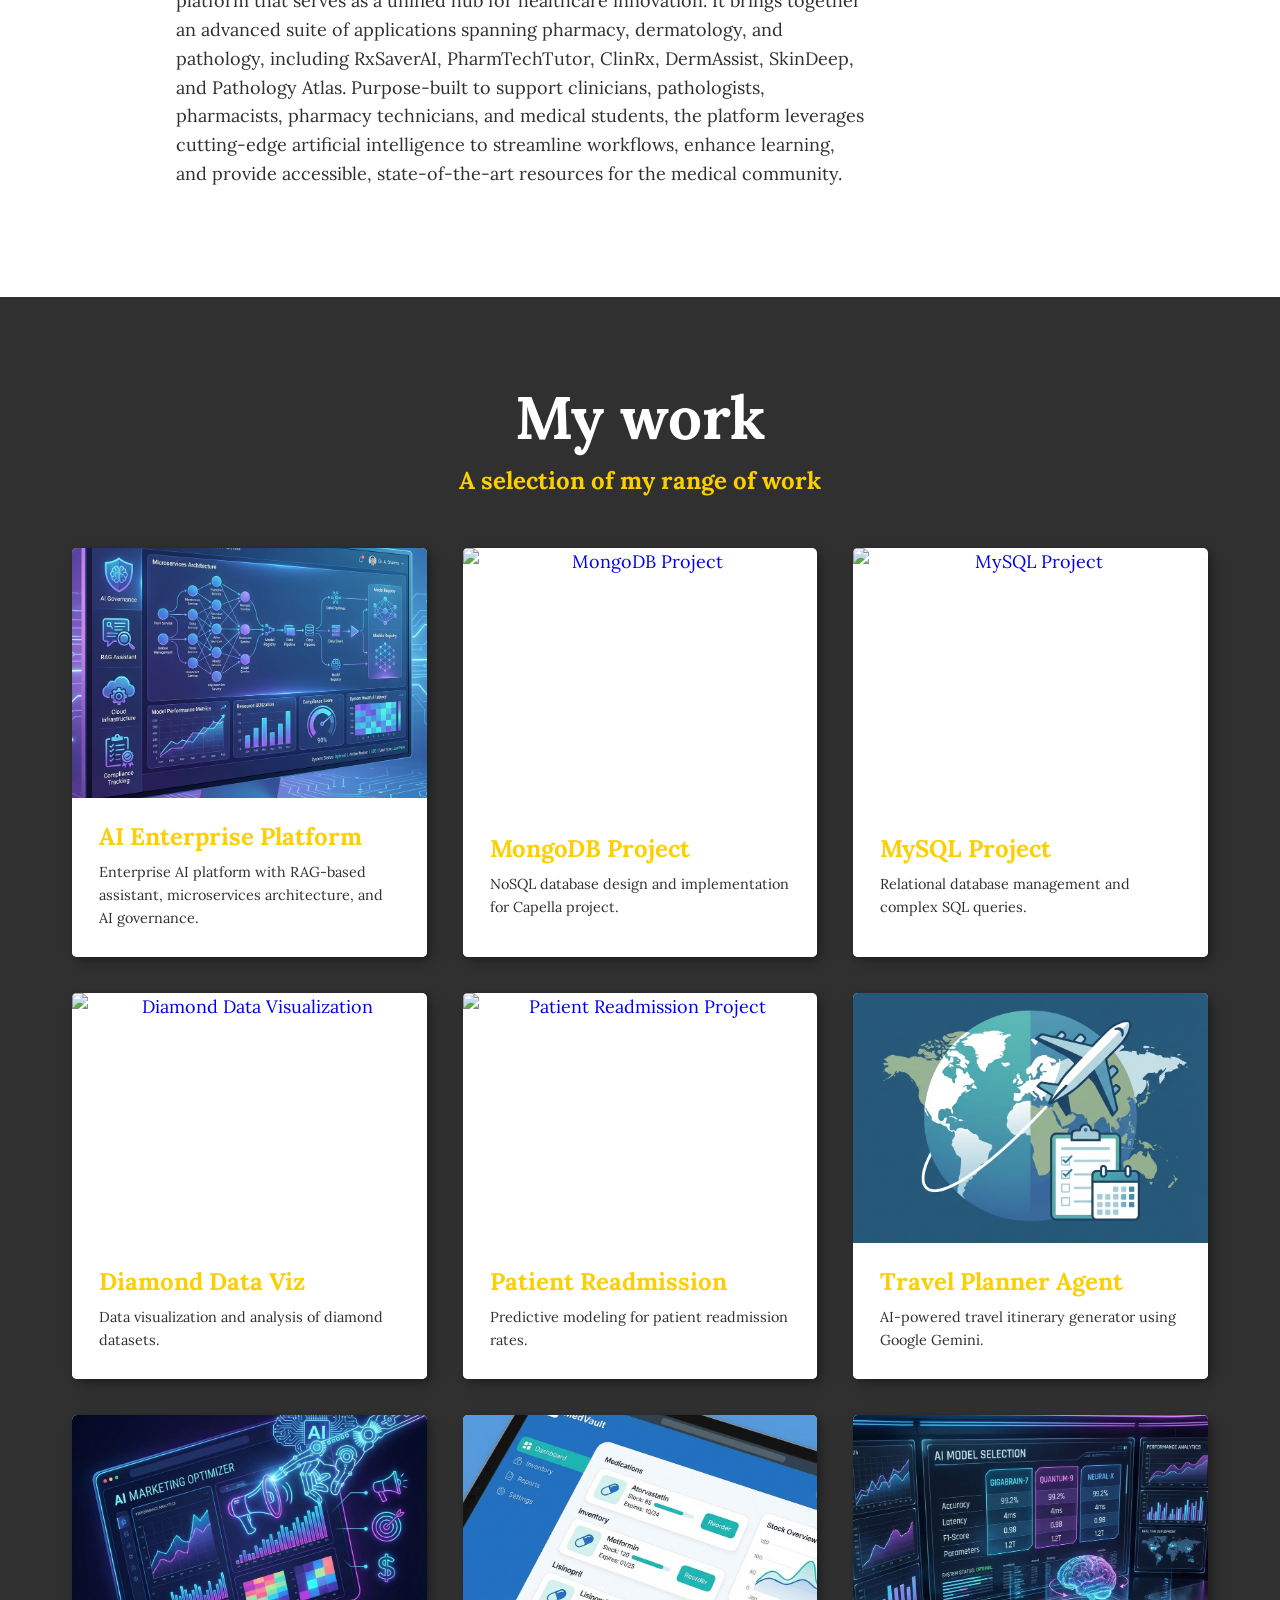
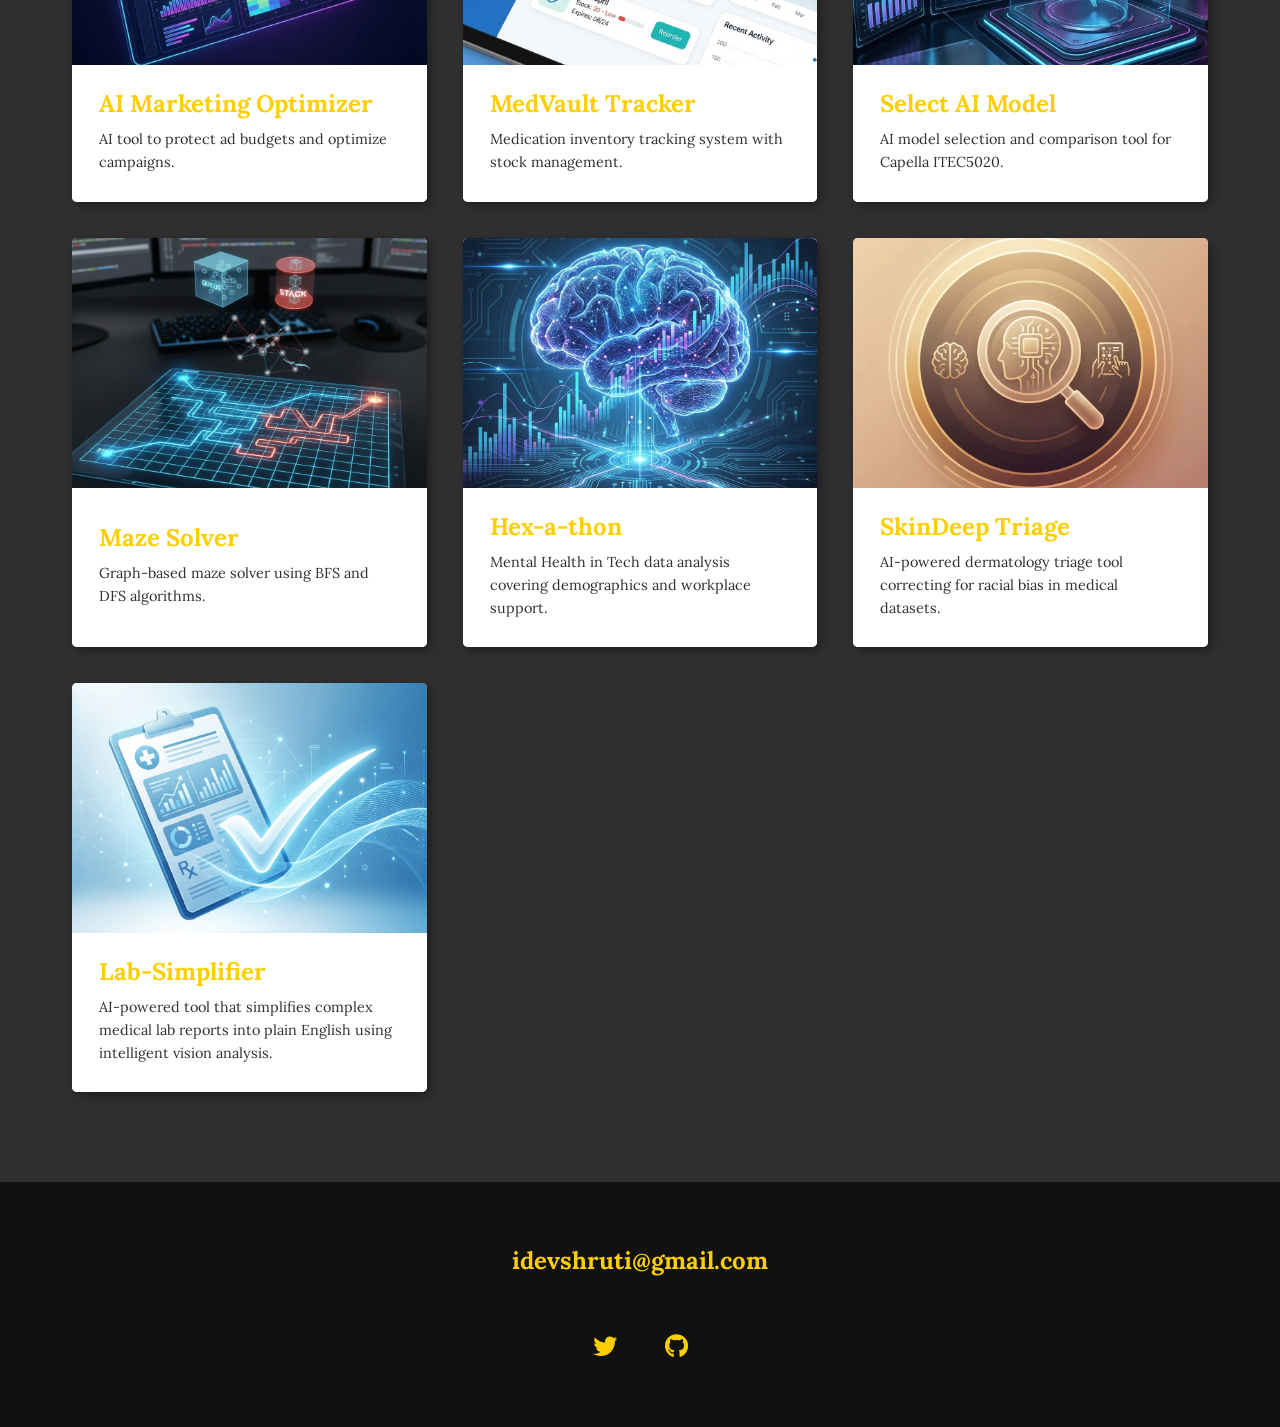
==== commit d0e2c268: "Update name to Shruti Malik, MBBS, MHSA across portfolio" ====
--- a/index.html
+++ b/index.html
@@ -5,12 +5,12 @@
     <meta charset="UTF-8">
     <meta http-equiv="X-UA-Compatible" content="IE=edge">
     <meta name="viewport" content="width=device-width, initial-scale=1.0">
-    <title>Shruti Malik | Hobby AI Engineer Portfolio | Omaha, NE</title>
+    <title>Shruti Malik, MBBS, MHSA | Hobby AI Engineer Portfolio | Omaha, NE</title>
     <meta name="description"
-        content="Professional portfolio of Shruti Malik, a Hobby AI Engineer based in Omaha, NE. Founder of MedTools.net. Expert in building AI applications, data engineering, and the Hypotify clinical insights bot.">
+        content="Professional portfolio of Shruti Malik, MBBS, MHSA, a Hobby AI Engineer based in Omaha, NE. Founder of MedTools.net. Expert in building AI applications, data engineering, and the Hypotify clinical insights bot.">
     <meta name="keywords"
-        content="Shruti Malik, Hobby AI Engineer, AI Developer Omaha, Python Developer, Data Engineering, Portfolio, MedTools.net, Hypotify Bot, Healthcare AI, USA Developer, Omaha NE, Database Management Omaha, Data Engineer Omaha">
-    <meta name="author" content="Shruti Malik">
+        content="Shruti Malik, MBBS, MHSA, Hobby AI Engineer, AI Developer Omaha, Python Developer, Data Engineering, Portfolio, MedTools.net, Hypotify Bot, Healthcare AI, USA Developer, Omaha NE, Database Management Omaha, Data Engineer Omaha">
+    <meta name="author" content="Shruti Malik, MBBS, MHSA">
     <meta name="robots" content="index, follow, max-snippet:-1, max-image-preview:large, max-video-preview:-1">
     <meta name="language" content="English">
     <link rel="canonical" href="https://dev-shruti.vercel.app/">
@@ -25,7 +25,7 @@
     {
       "@context": "https://schema.org",
       "@type": "Person",
-      "name": "Shruti Malik",
+      "name": "Shruti Malik, MBBS, MHSA",
       "url": "https://dev-shruti.vercel.app/",
       "image": "https://dev-shruti.vercel.app/img/shruti-professional-headshot.jpg",
       "jobTitle": "Hobby AI Engineer",
@@ -74,17 +74,17 @@
     <!-- Open Graph / Facebook -->
     <meta property="og:type" content="website">
     <meta property="og:url" content="https://dev-shruti.vercel.app/">
-    <meta property="og:title" content="Shruti Malik | Hobby AI Engineer Portfolio">
+    <meta property="og:title" content="Shruti Malik, MBBS, MHSA | Hobby AI Engineer Portfolio">
     <meta property="og:description"
-        content="Explore the portfolio of Shruti Malik, featuring projects in AI, Data Science, and Web Development.">
+        content="Professional portfolio of Shruti Malik, MBBS, MHSA, a Hobby AI Engineer based in Omaha, NE. Founder of MedTools.net. Expert in building AI applications, data engineering, and the Hypotify clinical insights bot.">
     <meta property="og:image" content="https://dev-shruti.vercel.app/img/shruti-professional-headshot.jpg">
 
     <!-- Twitter -->
     <meta property="twitter:card" content="summary_large_image">
     <meta property="twitter:url" content="https://dev-shruti.vercel.app/">
-    <meta property="twitter:title" content="Shruti Malik | Hobby AI Engineer Portfolio">
+    <meta property="twitter:title" content="Shruti Malik, MBBS, MHSA | Hobby AI Engineer Portfolio">
     <meta property="twitter:description"
-        content="Explore the portfolio of Shruti Malik, featuring projects in AI, Data Science, and Web Development.">
+        content="Professional portfolio of Shruti Malik, MBBS, MHSA, a Hobby AI Engineer based in Omaha, NE. Founder of MedTools.net. Expert in building AI applications, data engineering, and the Hypotify clinical insights bot.">
     <meta property="twitter:image" content="https://dev-shruti.vercel.app/img/shruti-professional-headshot.jpg">
 
     <link rel="stylesheet" href="https://cdnjs.cloudflare.com/ajax/libs/normalize/7.0.0/normalize.min.css">
@@ -116,13 +116,13 @@
     <!-- Introduction -->
     <section class="intro" id="home">
         <h1 class="section__title section__title--intro">
-            Hi, I am <strong> Shruti Malik</strong>
+            Hi, I am <strong> Shruti Malik, MBBS, MHSA</strong>
         </h1>
         <p class="section__subtitle section__subtitle--intro">Hobby AI Engineer</p>
         <p class="section__subtitle section__subtitle--founder">Founder of <a href="https://medtools.net"
                 target="_blank">MedTools.net</a></p>
 
-        <img src="img/shruti-professional-headshot.jpg" alt="Shruti Malik - Python and SQL Developer in Omaha Nebraska"
+        <img src="img/shruti-professional-headshot.jpg" alt="Shruti Malik, MBBS, MHSA - Hobby AI Engineer in Omaha Nebraska"
             class="intro__img">
     </section>
 
@@ -164,7 +164,7 @@
 
 
         <img src="img/shruti-avatar-zoomedout.png"
-            alt="Shruti Malik - Data Engineer and Database Management Expert Omaha NE" class="about-me__img">
+            alt="Shruti Malik, MBBS, MHSA - Hobby AI Engineer and Database Management Expert Omaha NE" class="about-me__img">
     </section>
 
     <!-- My Work -->
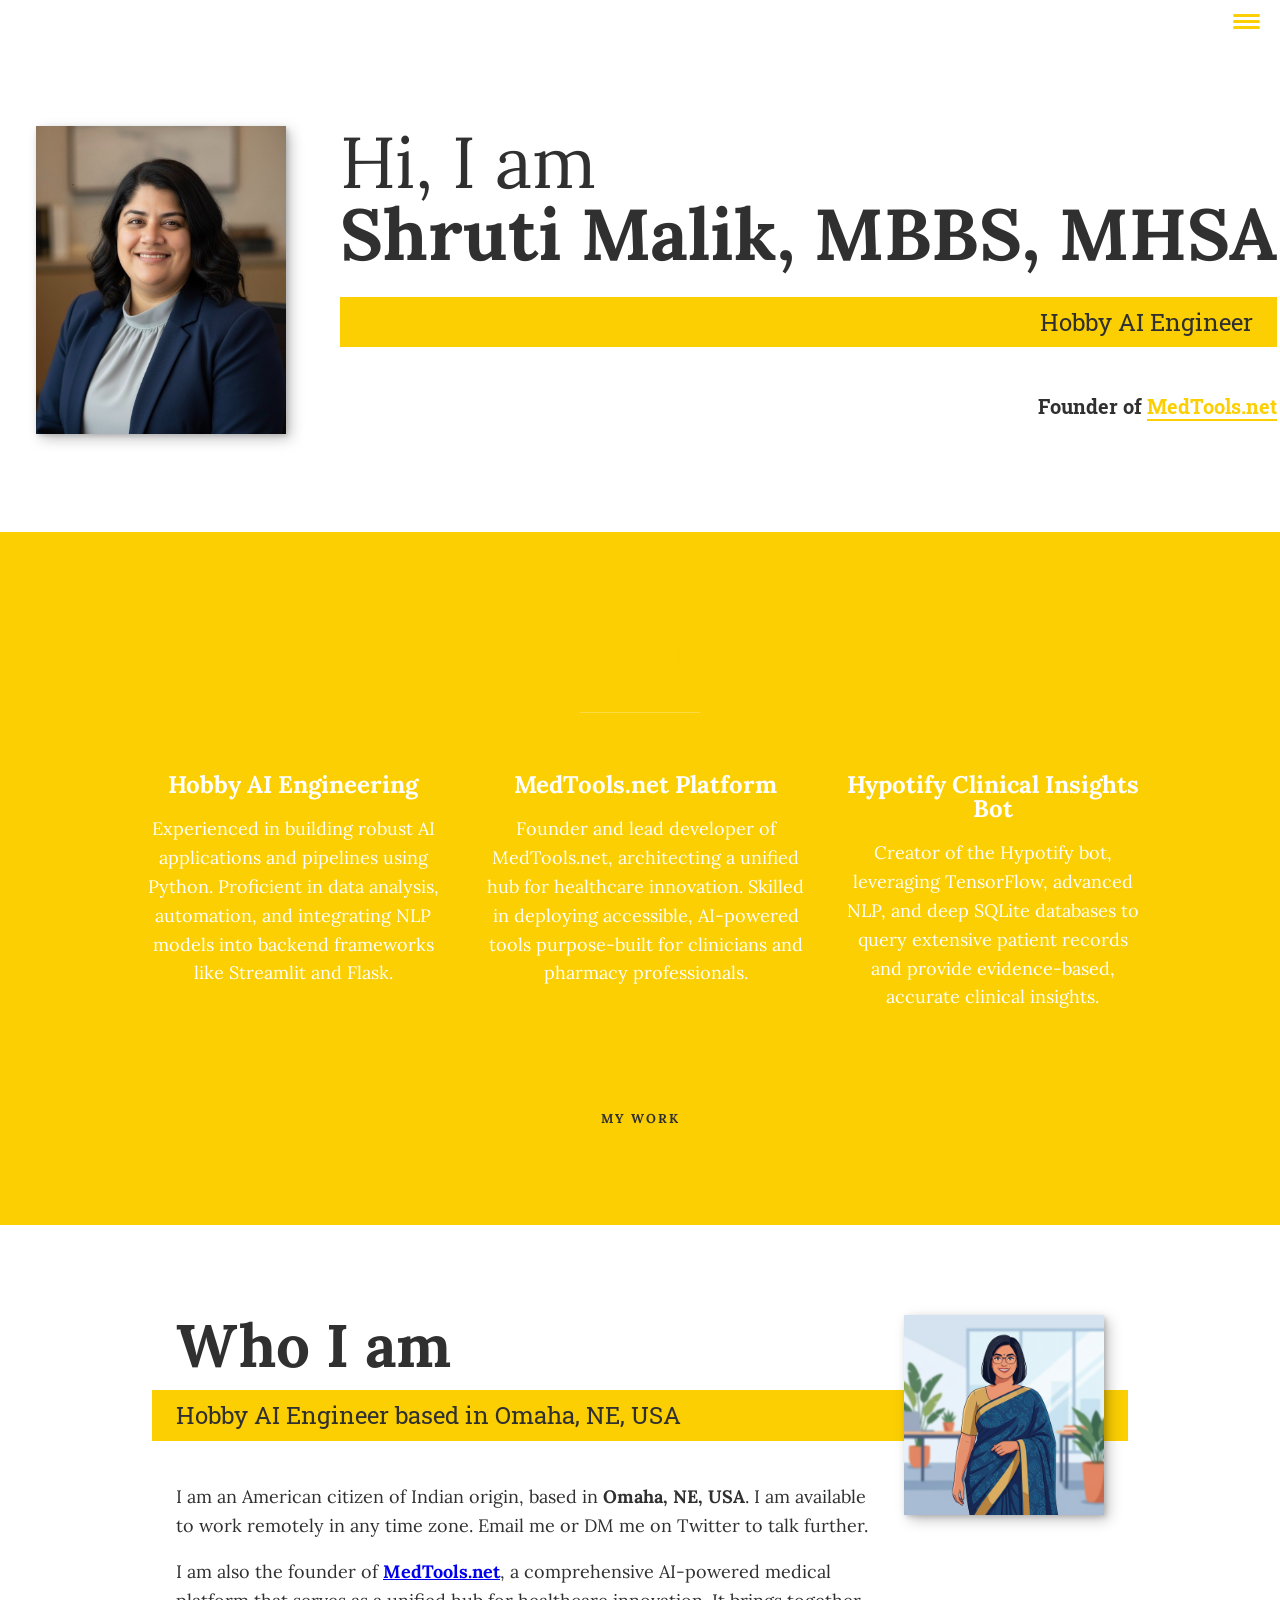
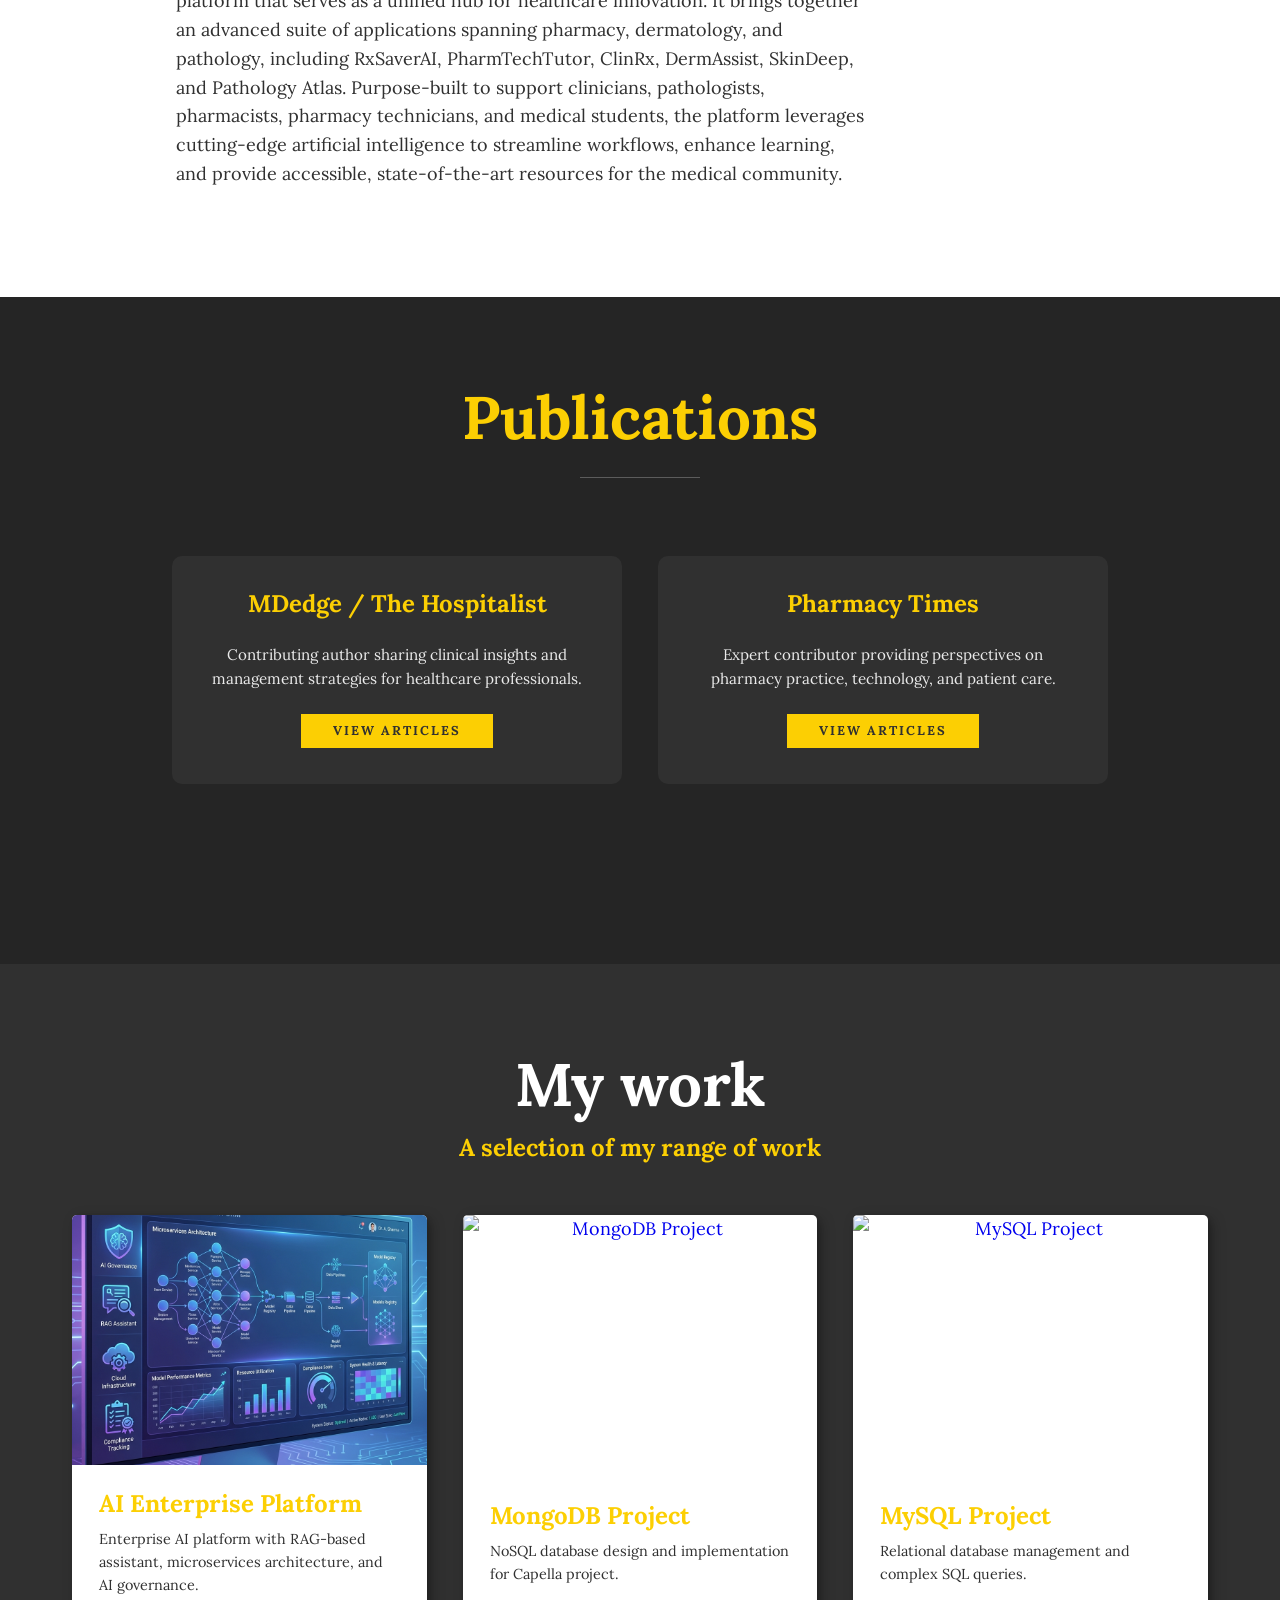
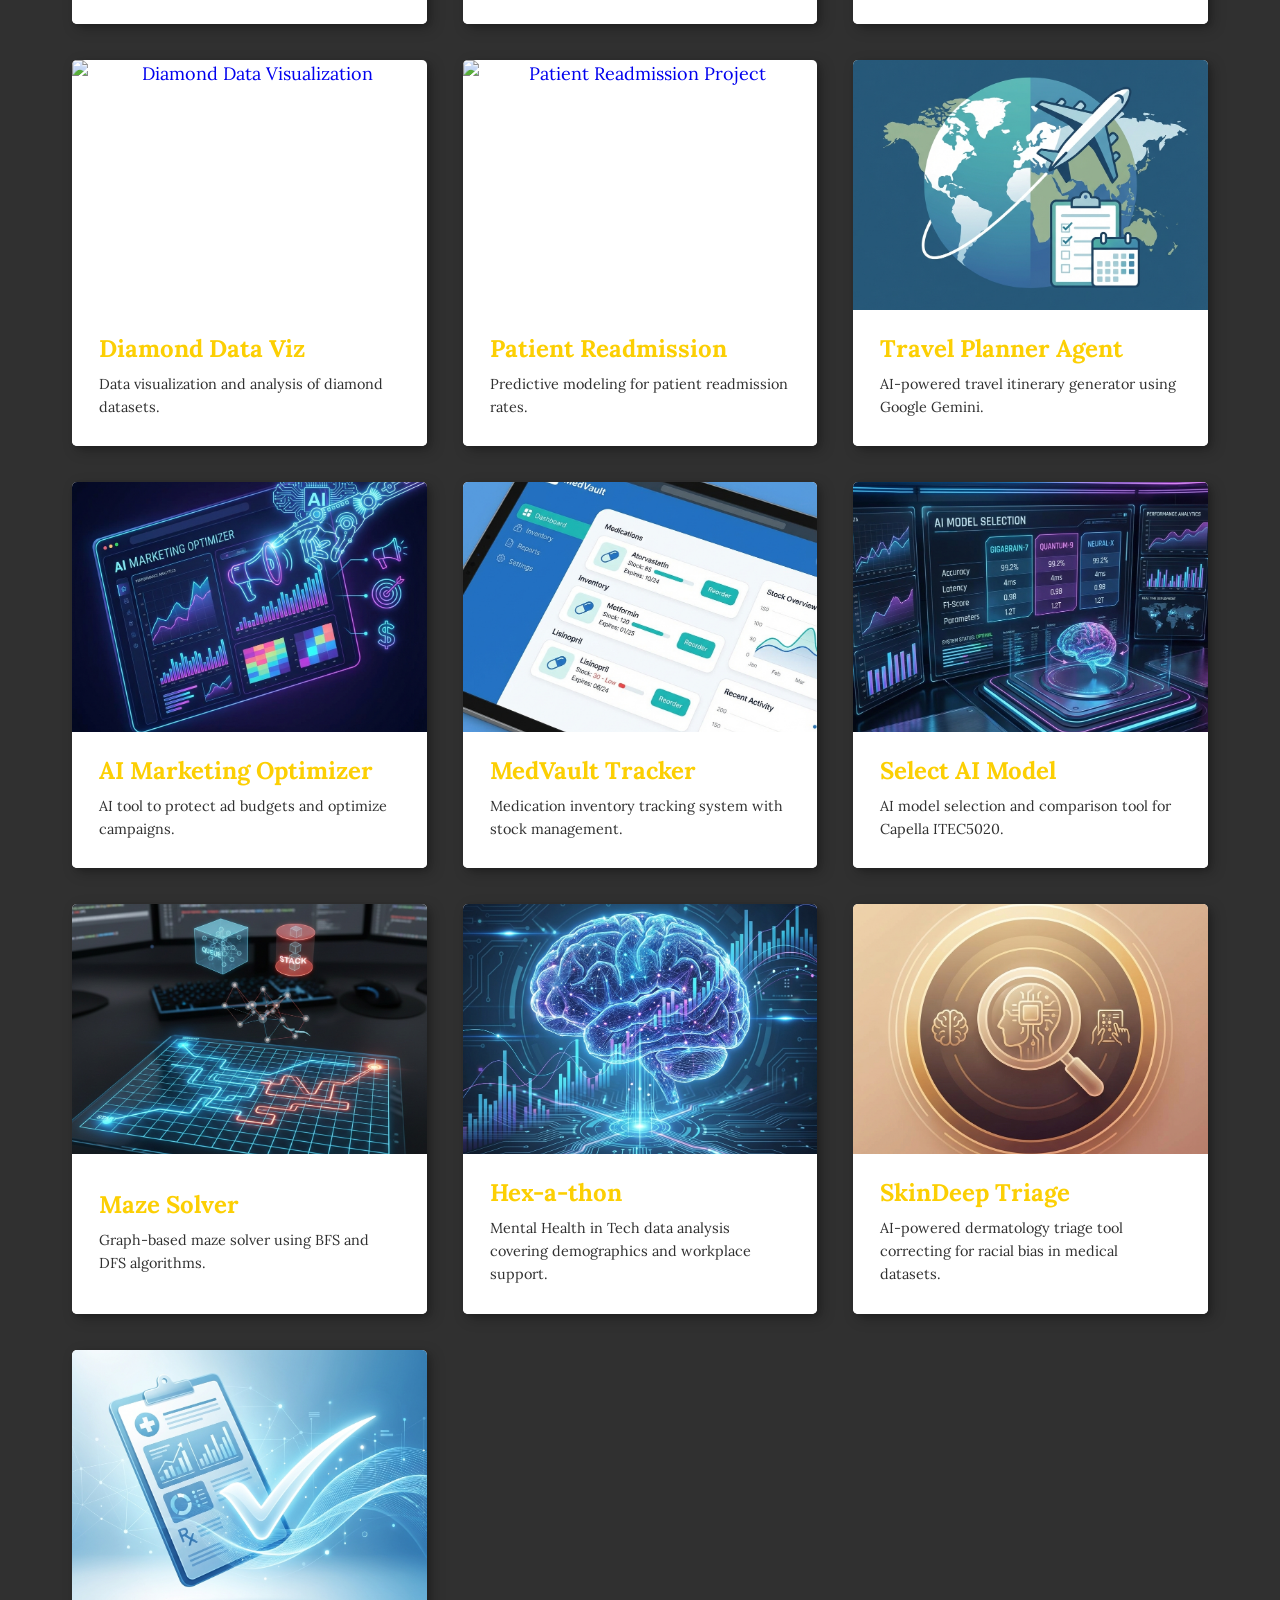
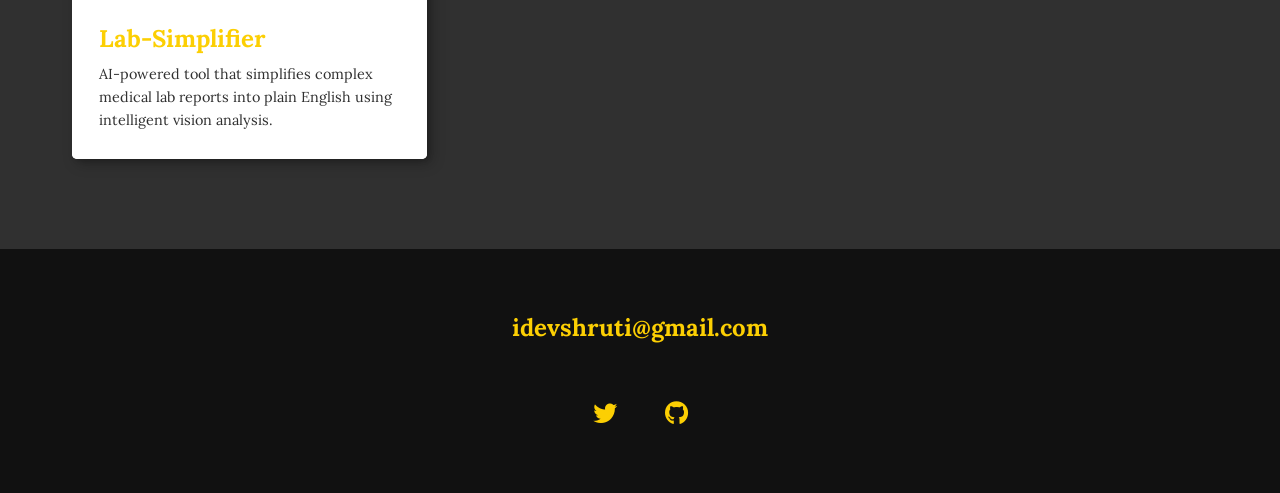
==== commit 8bf920a6: "Add Publications section to portfolio and README" ====
--- a/index.html
+++ b/index.html
@@ -108,6 +108,7 @@
                 <li class="nav__item"><a href="#services" class="nav__link">My
                         Services</a></li>
                 <li class="nav__item"><a href="#about" class="nav__link">About me</a></li>
+                <li class="nav__item"><a href="#publications" class="nav__link">Publications</a></li>
                 <li class="nav__item"><a href="#work" class="nav__link">My Work</a></li>
             </ul>
         </nav>
@@ -165,6 +166,23 @@
 
         <img src="img/shruti-avatar-zoomedout.png"
             alt="Shruti Malik, MBBS, MHSA - Hobby AI Engineer and Database Management Expert Omaha NE" class="about-me__img">
+    </section>
+
+    <!-- Publications -->
+    <section class="my-publications" id="publications">
+        <h2 class="section__title section__title--publications">Publications</h2>
+        <div class="publications">
+            <div class="publication">
+                <h3>MDedge / The Hospitalist</h3>
+                <p>Contributing author sharing clinical insights and management strategies for healthcare professionals.</p>
+                <a href="https://blogs.the-hospitalist.org/authors/shruti-malik-mbbs-mhsa" target="_blank" class="btn">View Articles</a>
+            </div>
+            <div class="publication">
+                <h3>Pharmacy Times</h3>
+                <p>Expert contributor providing perspectives on pharmacy practice, technology, and patient care.</p>
+                <a href="https://www.pharmacytimes.com/authors/shruti-malik-mbbs-mhsa-cpht" target="_blank" class="btn">View Articles</a>
+            </div>
+        </div>
     </section>
 
     <!-- My Work -->
--- a/css/style.css
+++ b/css/style.css
@@ -433,6 +433,69 @@
   text-align: center;
 }
 
+/*  Publications  */
+
+.my-publications {
+  background-color: #252525; /* Slightly different dark for contrast */
+  color: var(--clr-light);
+  text-align: center;
+}
+
+.section__title--publications {
+  color: var(--clr-accent);
+  position: relative;
+}
+
+.section__title--publications::after {
+  content: "";
+  display: block;
+  width: 2em;
+  height: 1px;
+  margin: 0.5em auto 1em;
+  background: var(--clr-light);
+  opacity: 0.25;
+}
+
+.publications {
+  display: flex;
+  flex-wrap: wrap;
+  justify-content: center;
+  max-width: 1000px;
+  margin: 0 auto 4em;
+}
+
+.publication {
+  flex: 1 1 300px;
+  max-width: 450px;
+  margin: 1em;
+  padding: 2em;
+  background: rgba(255, 255, 255, 0.05);
+  border-radius: 10px;
+  transition: transform 200ms ease-in-out, background 200ms ease-in-out;
+  display: flex;
+  flex-direction: column;
+  justify-content: space-between;
+  align-items: center;
+}
+
+.publication:hover {
+  transform: translateY(-5px);
+  background: rgba(255, 255, 255, 0.1);
+}
+
+.publication h3 {
+  color: var(--clr-accent);
+  margin-bottom: 0.5em;
+}
+
+.publication p {
+  margin-bottom: 1.5em;
+  font-size: 0.95rem;
+  opacity: 0.9;
+}
+
+/*  My Work  */
+
 .portfolio {
   display: grid;
   grid-template-columns: repeat(auto-fit, minmax(300px, 1fr));
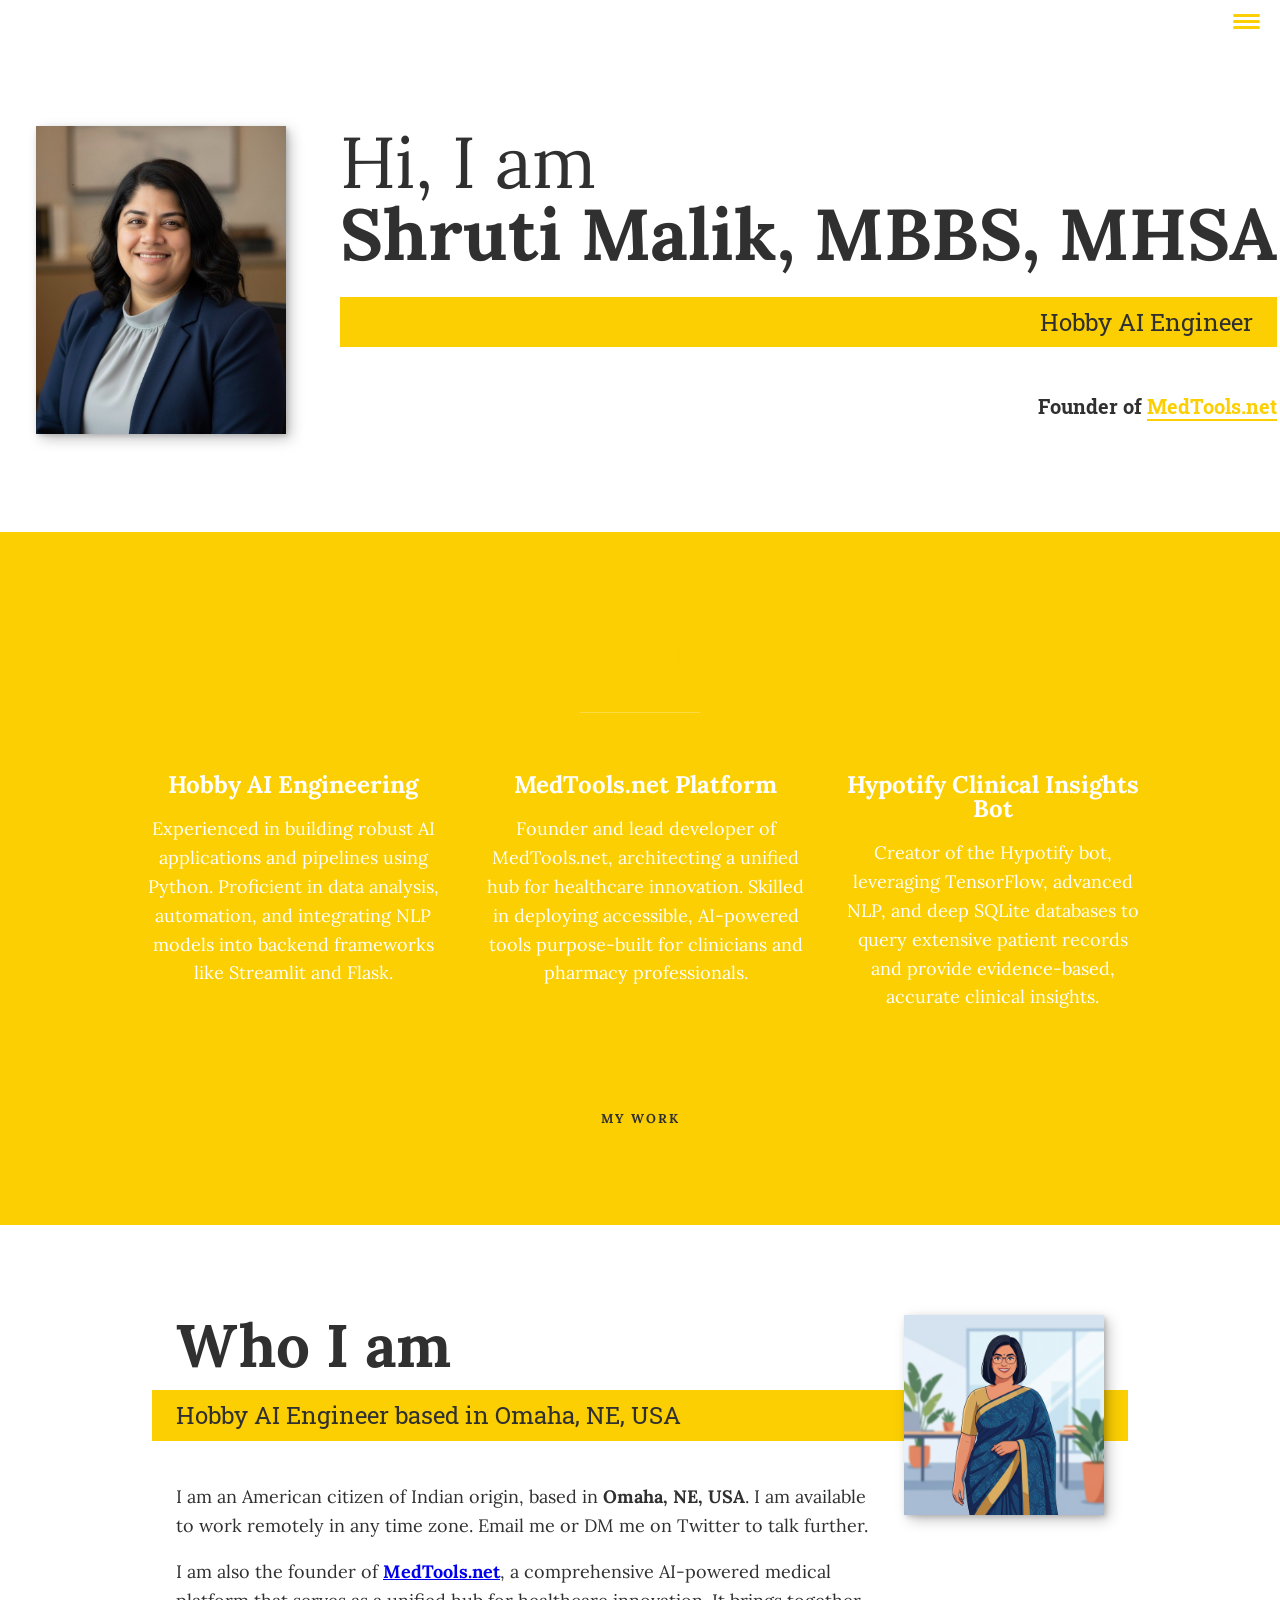
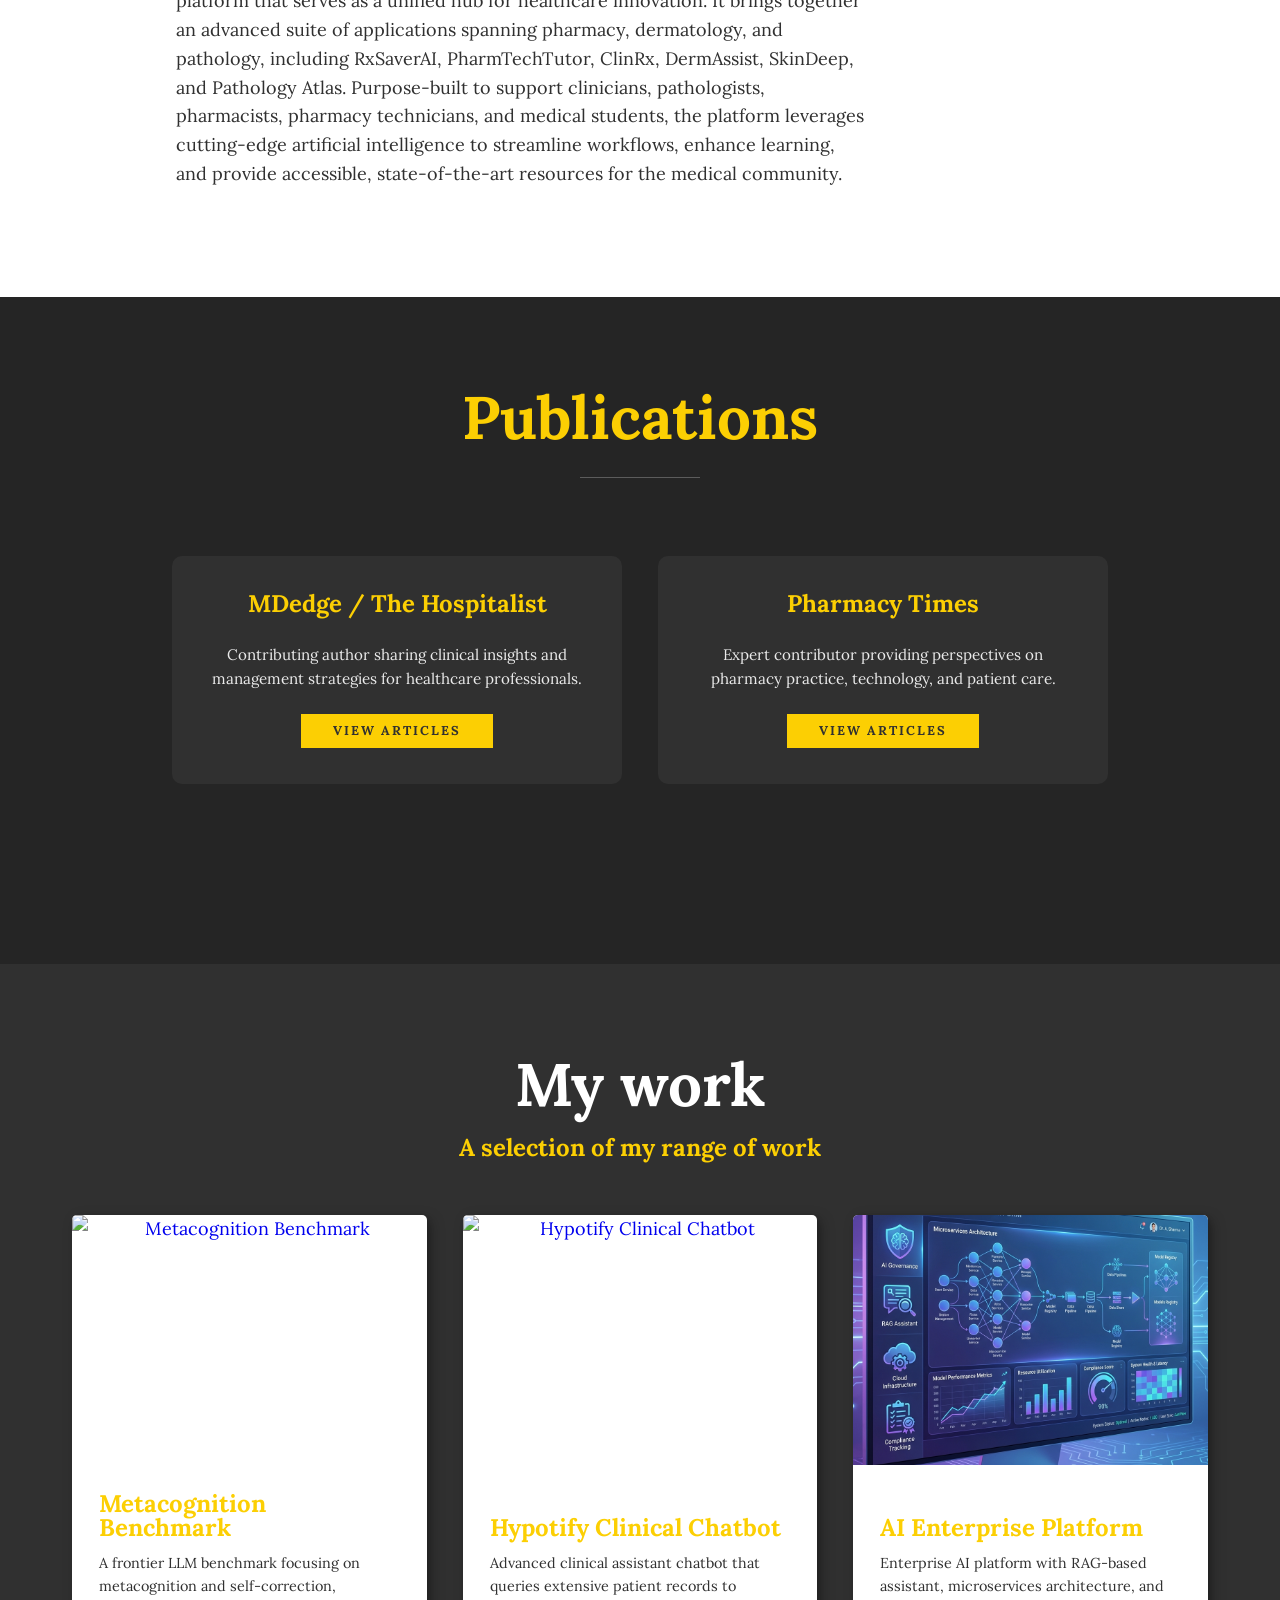
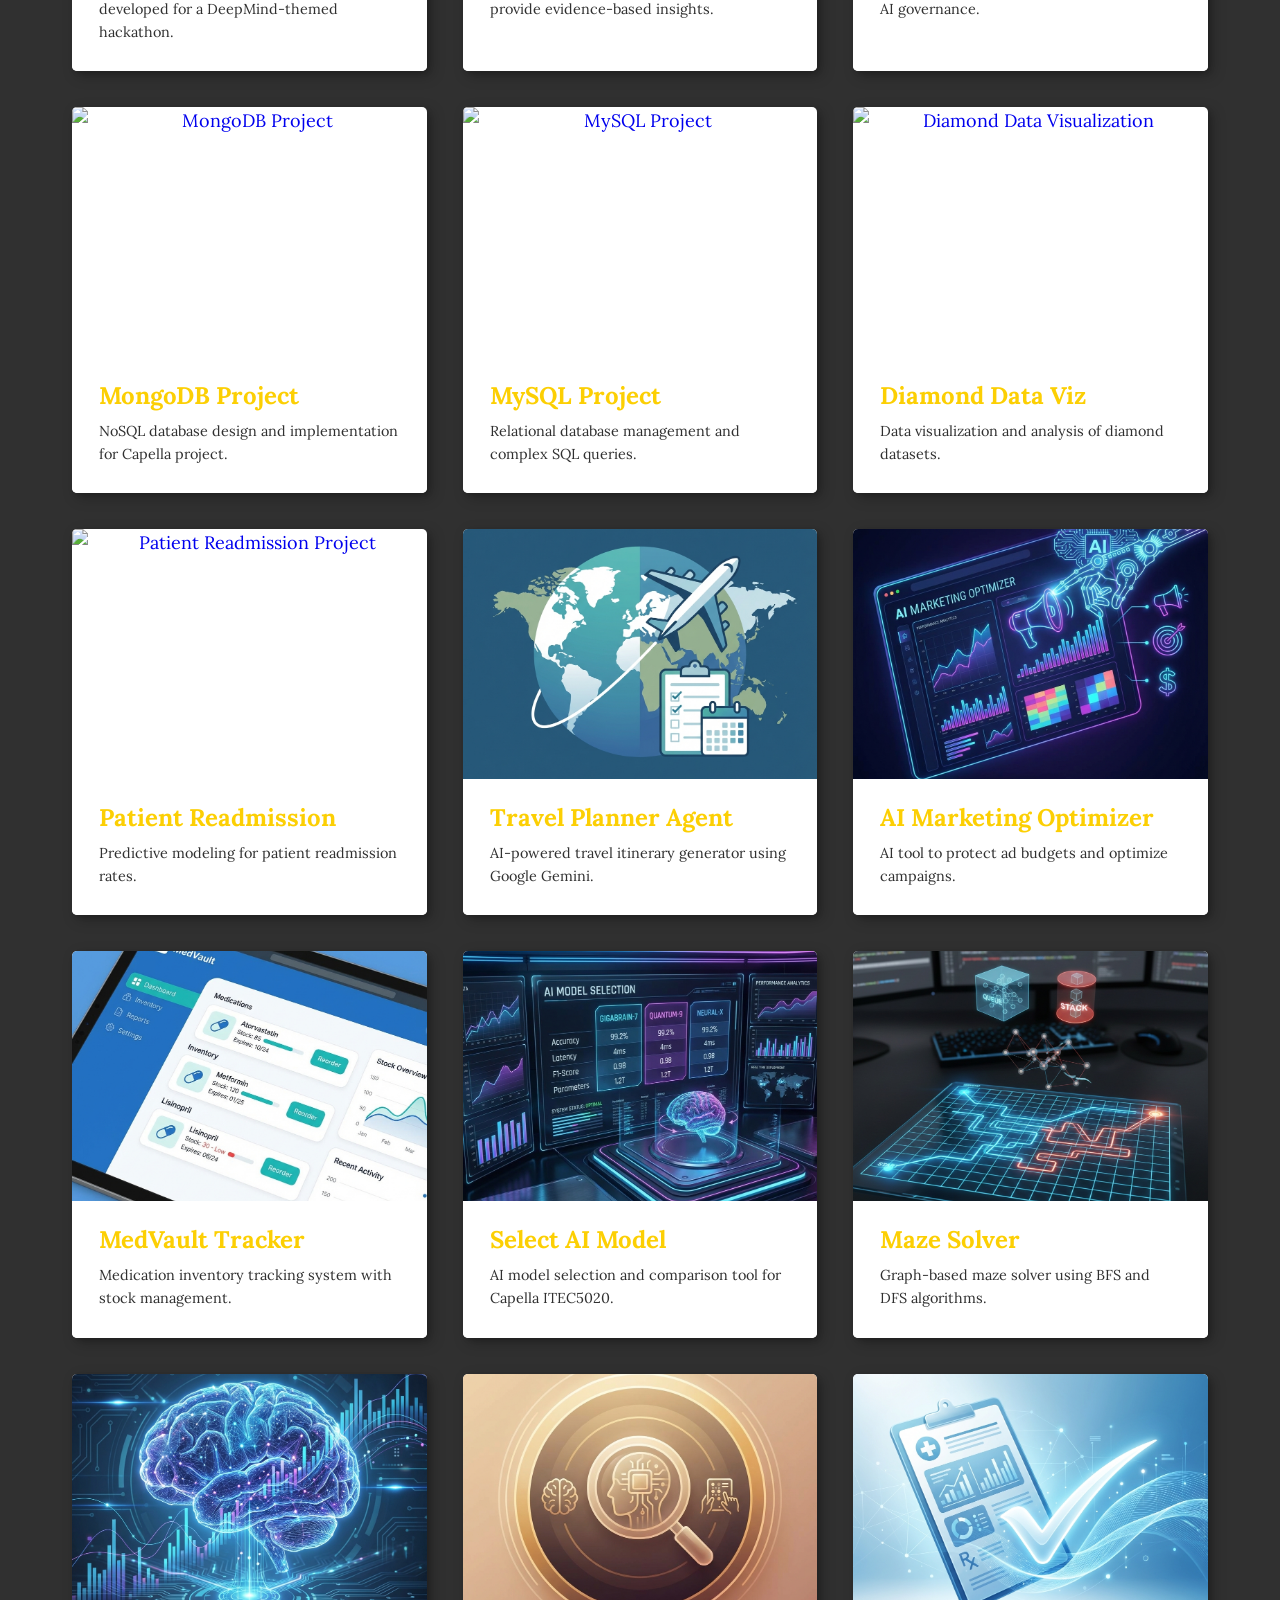
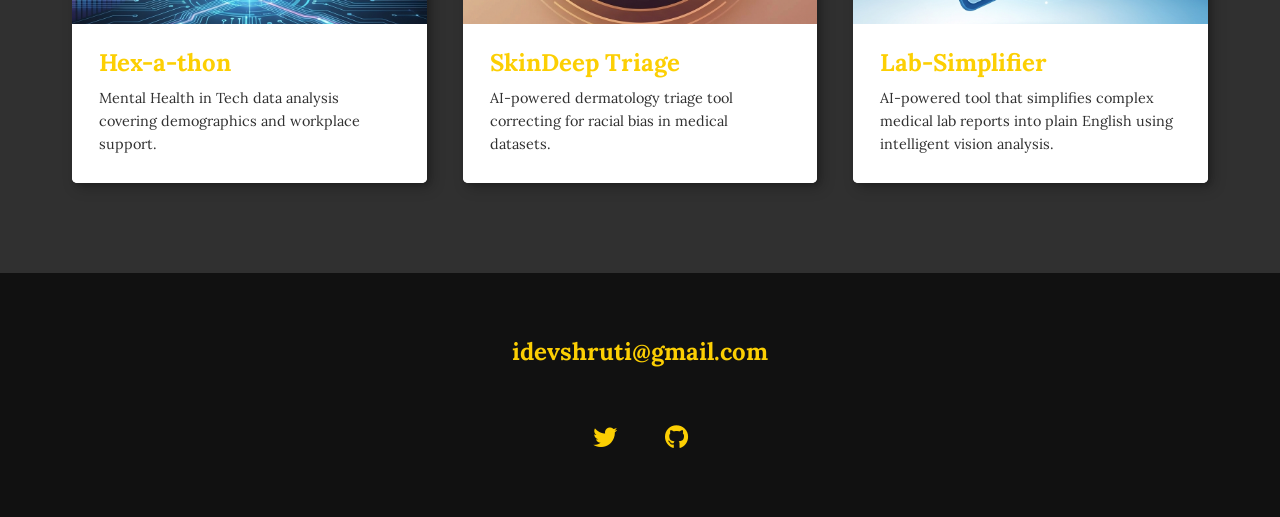
==== commit f71e8a77: "Add Metacognition Benchmark and Hypotify Clinical Chatbot to portfolio" ====
--- a/index.html
+++ b/index.html
@@ -191,6 +191,24 @@
         <p class="section__subtitle section__subtitle--work">A selection of my range of work</p>
 
         <div class="portfolio">
+            <!-- Portfolio item: Metacognition Benchmark -->
+            <a href="https://github.com/shrutimalik123/google-deep-mind-notebook-2" class="portfolio__item">
+                <img src="img/portfolio-07.jpg" alt="Metacognition Benchmark" class="portfolio__img">
+                <div class="portfolio__item-text">
+                    <h3>Metacognition Benchmark</h3>
+                    <p>A frontier LLM benchmark focusing on metacognition and self-correction, developed for a DeepMind-themed hackathon.</p>
+                </div>
+            </a>
+
+            <!-- Portfolio item: Hypotify Clinical Chatbot -->
+            <a href="https://github.com/shrutimalik123/week10-ITEC5025-FINAL" class="portfolio__item">
+                <img src="img/portfolio-08.jpg" alt="Hypotify Clinical Chatbot" class="portfolio__img">
+                <div class="portfolio__item-text">
+                    <h3>Hypotify Clinical Chatbot</h3>
+                    <p>Advanced clinical assistant chatbot that queries extensive patient records to provide evidence-based insights.</p>
+                </div>
+            </a>
+
             <!-- Portfolio item 01: AI Enterprise Platform -->
             <a href="https://github.com/shrutimalik123/Win-The-Job-Description" class="portfolio__item">
                 <img src="img/ai-enterprise-platform.png" alt="AI Enterprise Platform" class="portfolio__img">
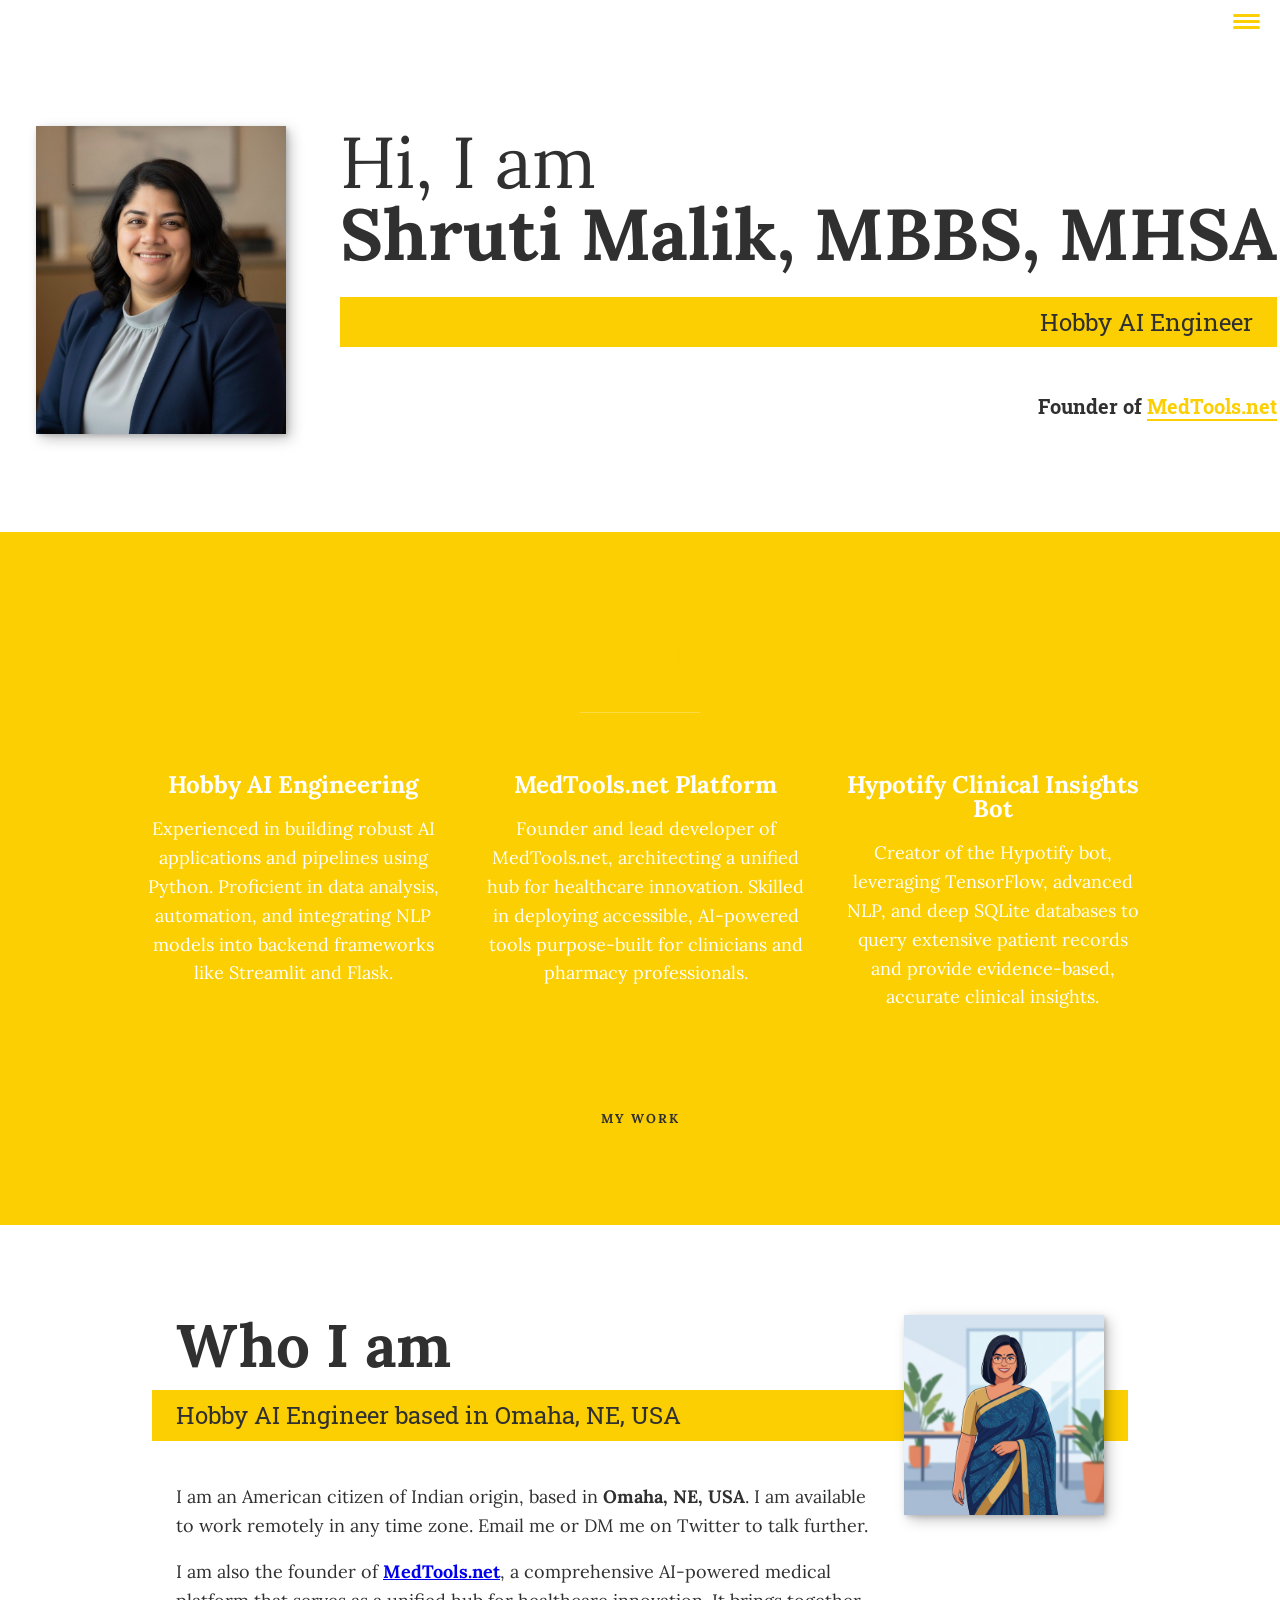
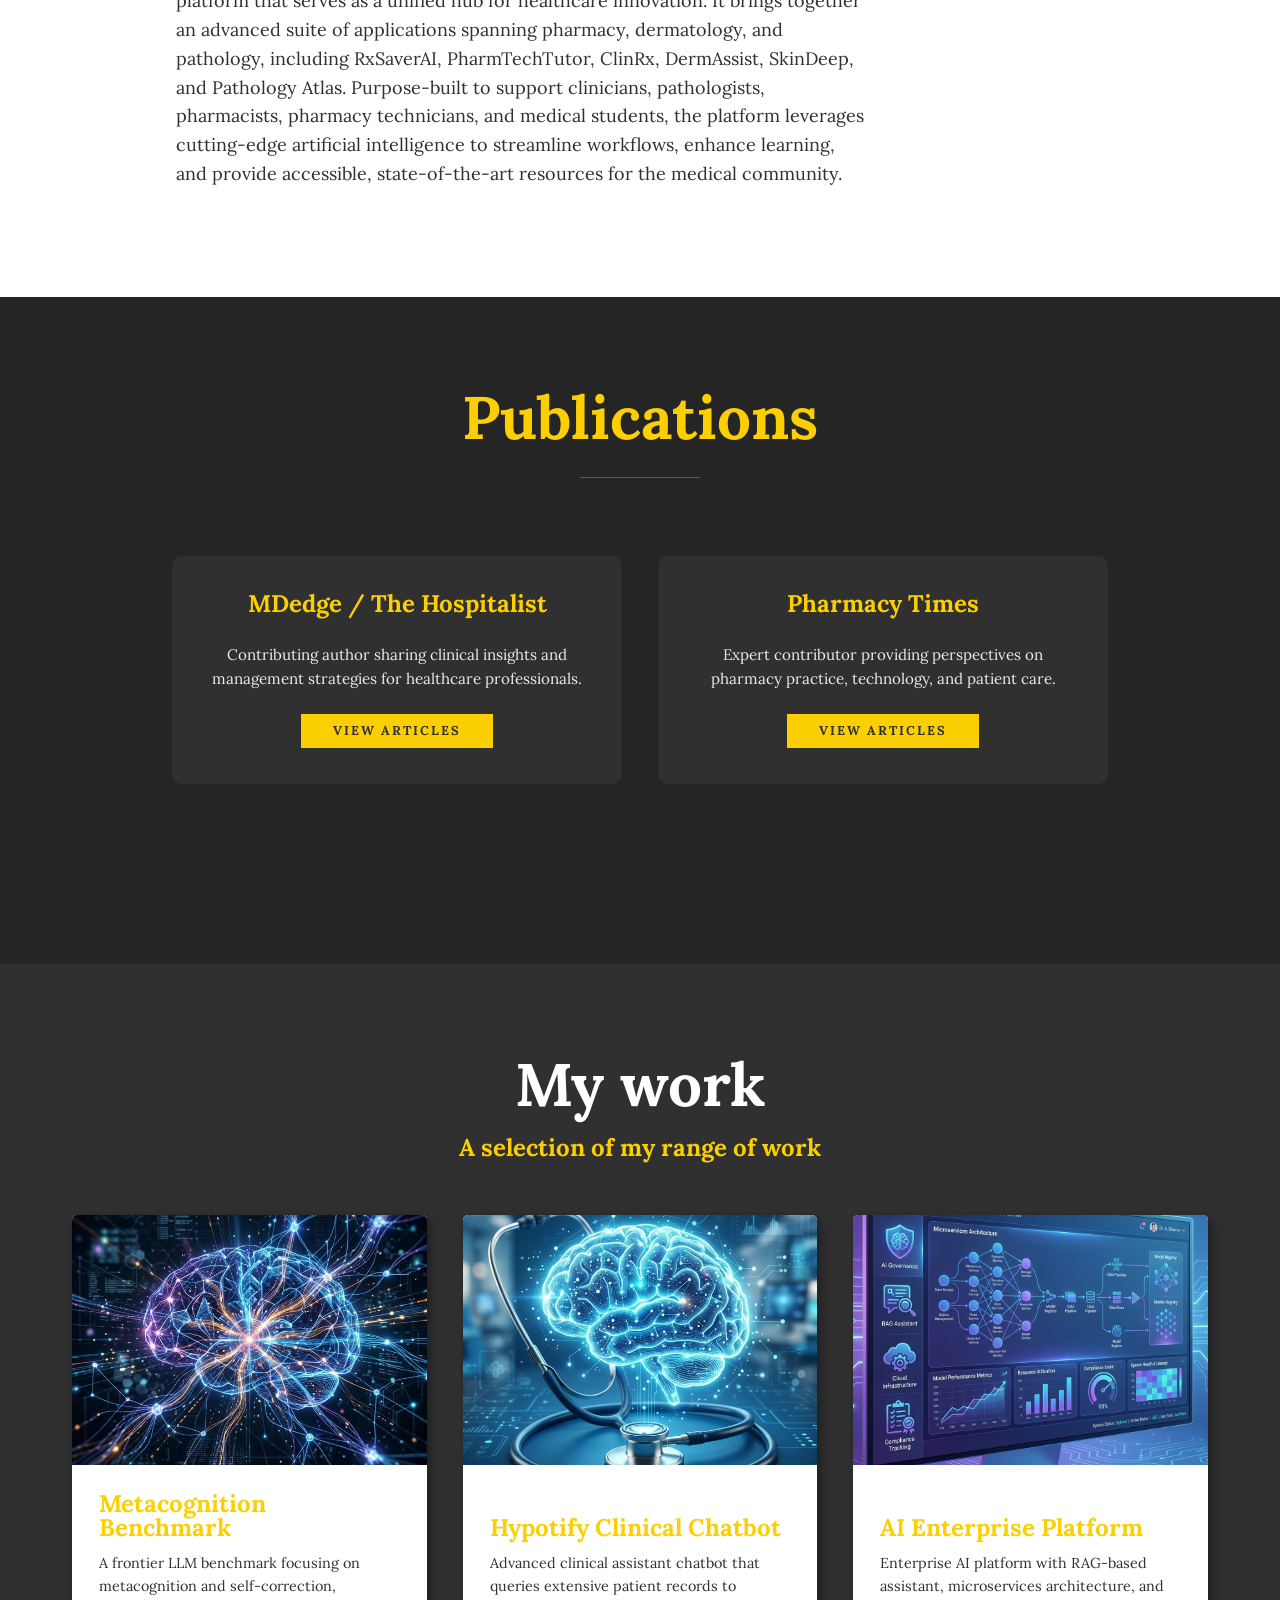
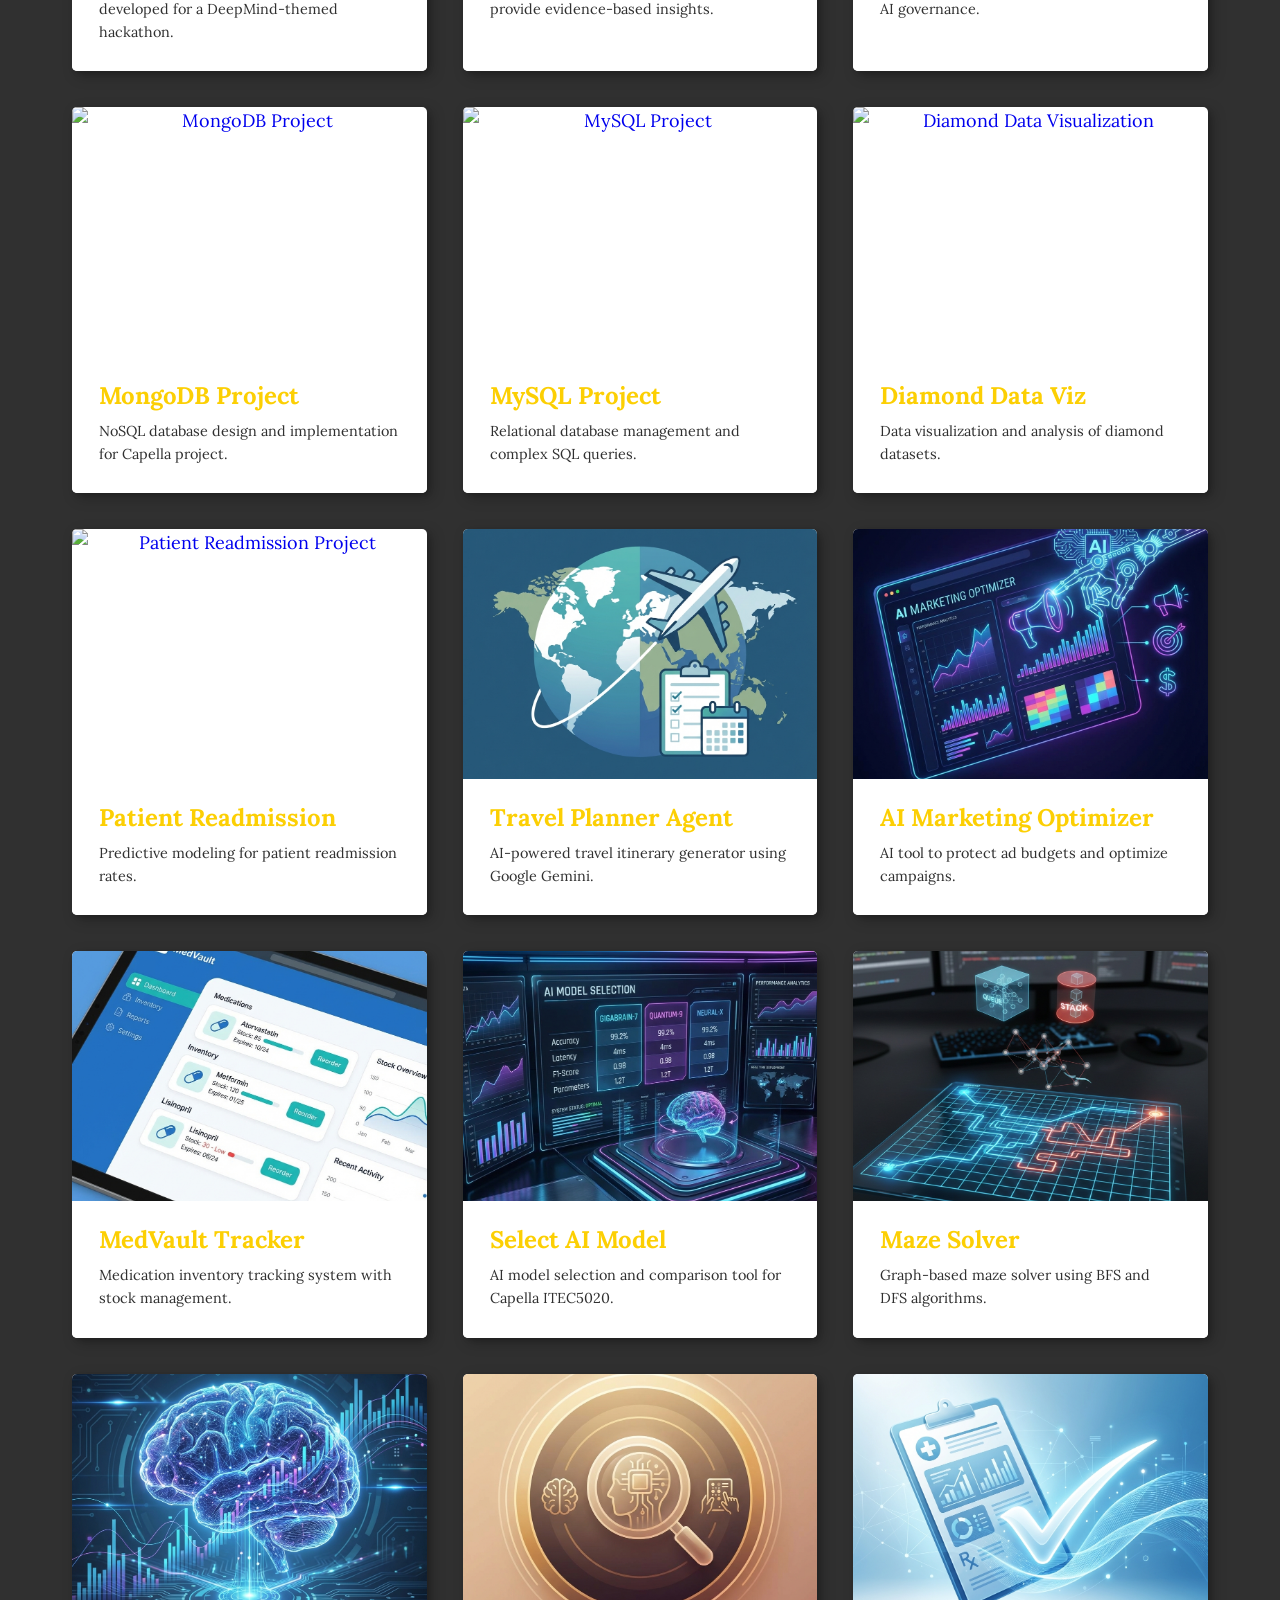
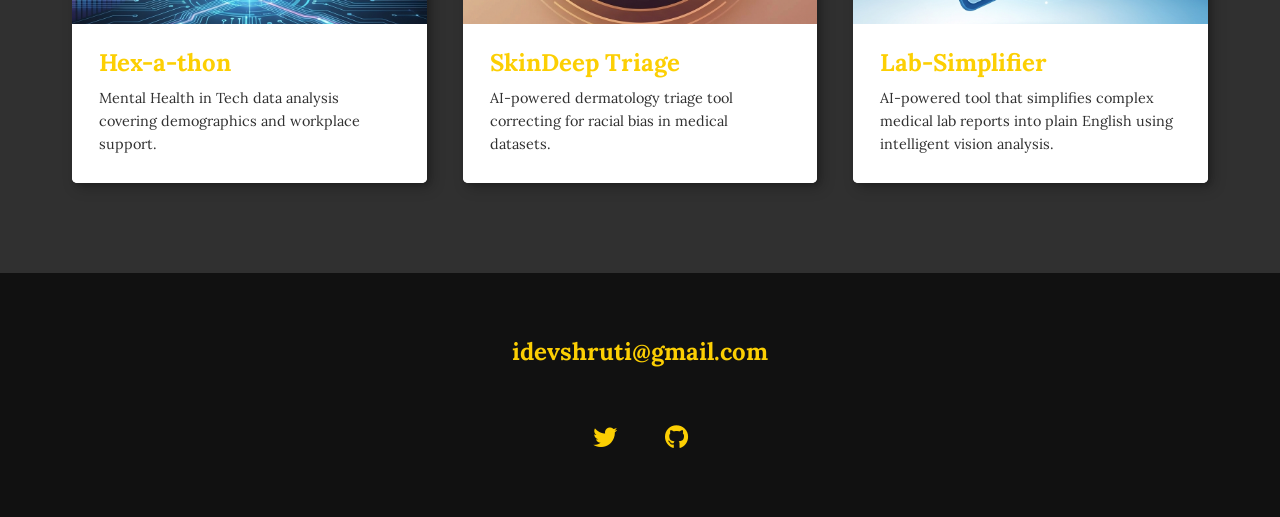
==== commit 5e391582: "Update portfolio images with high-quality custom thumbnails" ====
--- a/index.html
+++ b/index.html
@@ -193,7 +193,7 @@
         <div class="portfolio">
             <!-- Portfolio item: Metacognition Benchmark -->
             <a href="https://github.com/shrutimalik123/google-deep-mind-notebook-2" class="portfolio__item">
-                <img src="img/portfolio-07.jpg" alt="Metacognition Benchmark" class="portfolio__img">
+                <img src="img/metacognition_benchmark_thumb.png" alt="Metacognition Benchmark" class="portfolio__img">
                 <div class="portfolio__item-text">
                     <h3>Metacognition Benchmark</h3>
                     <p>A frontier LLM benchmark focusing on metacognition and self-correction, developed for a DeepMind-themed hackathon.</p>
@@ -202,7 +202,7 @@
 
             <!-- Portfolio item: Hypotify Clinical Chatbot -->
             <a href="https://github.com/shrutimalik123/week10-ITEC5025-FINAL" class="portfolio__item">
-                <img src="img/portfolio-08.jpg" alt="Hypotify Clinical Chatbot" class="portfolio__img">
+                <img src="img/hypotify_clinical_chatbot_thumb.png" alt="Hypotify Clinical Chatbot" class="portfolio__img">
                 <div class="portfolio__item-text">
                     <h3>Hypotify Clinical Chatbot</h3>
                     <p>Advanced clinical assistant chatbot that queries extensive patient records to provide evidence-based insights.</p>
